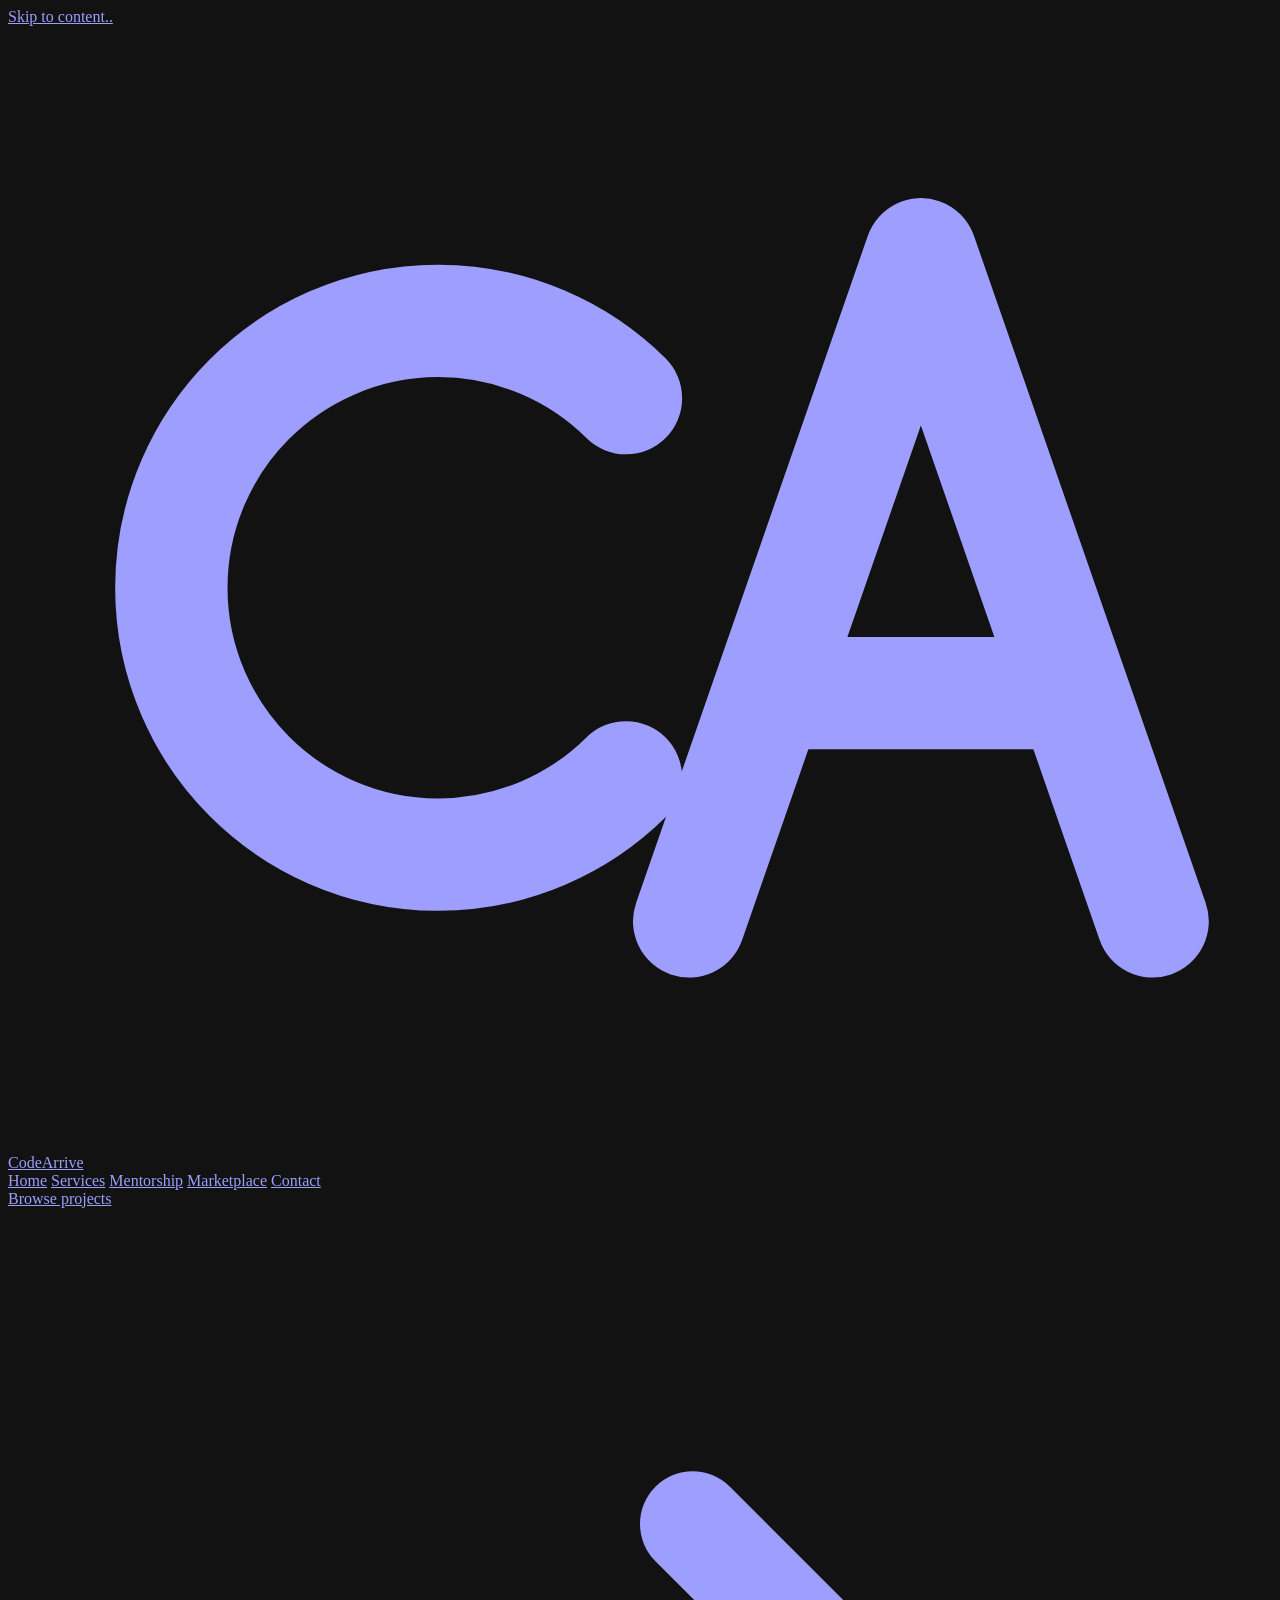
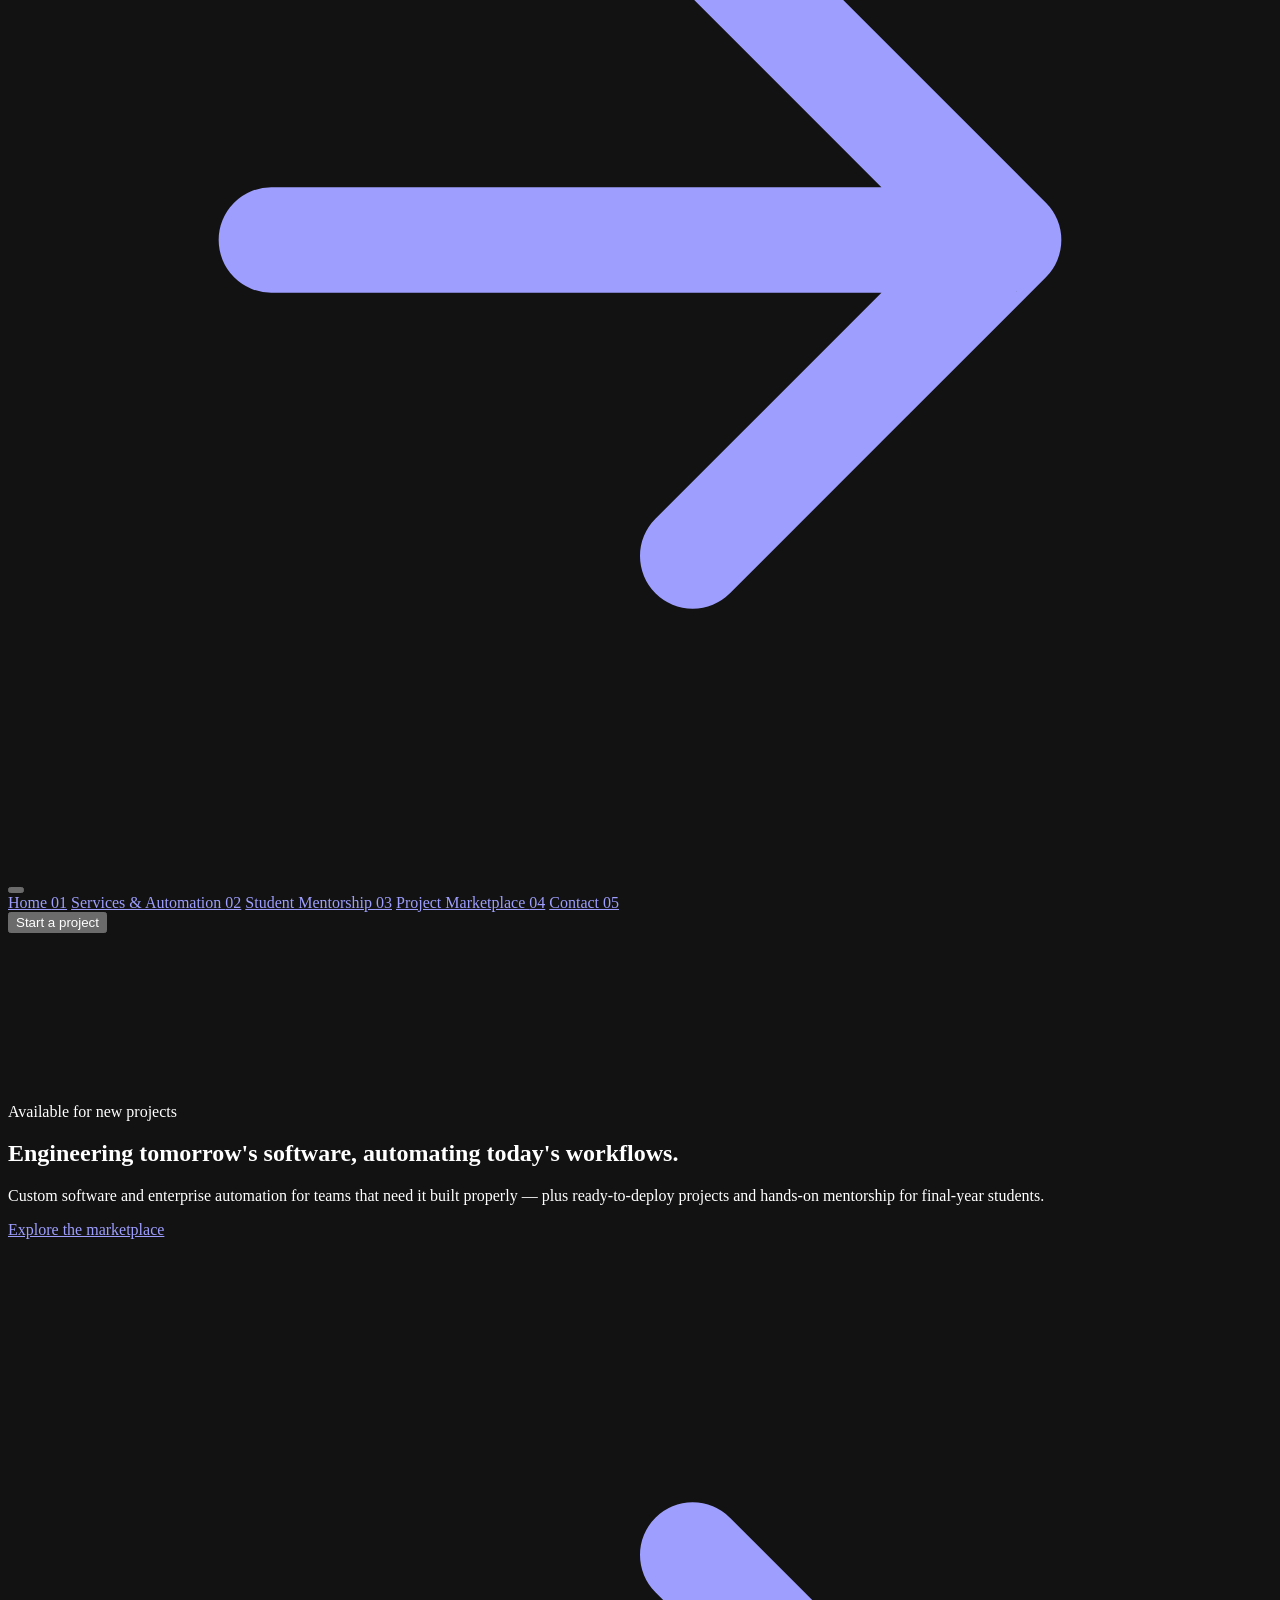
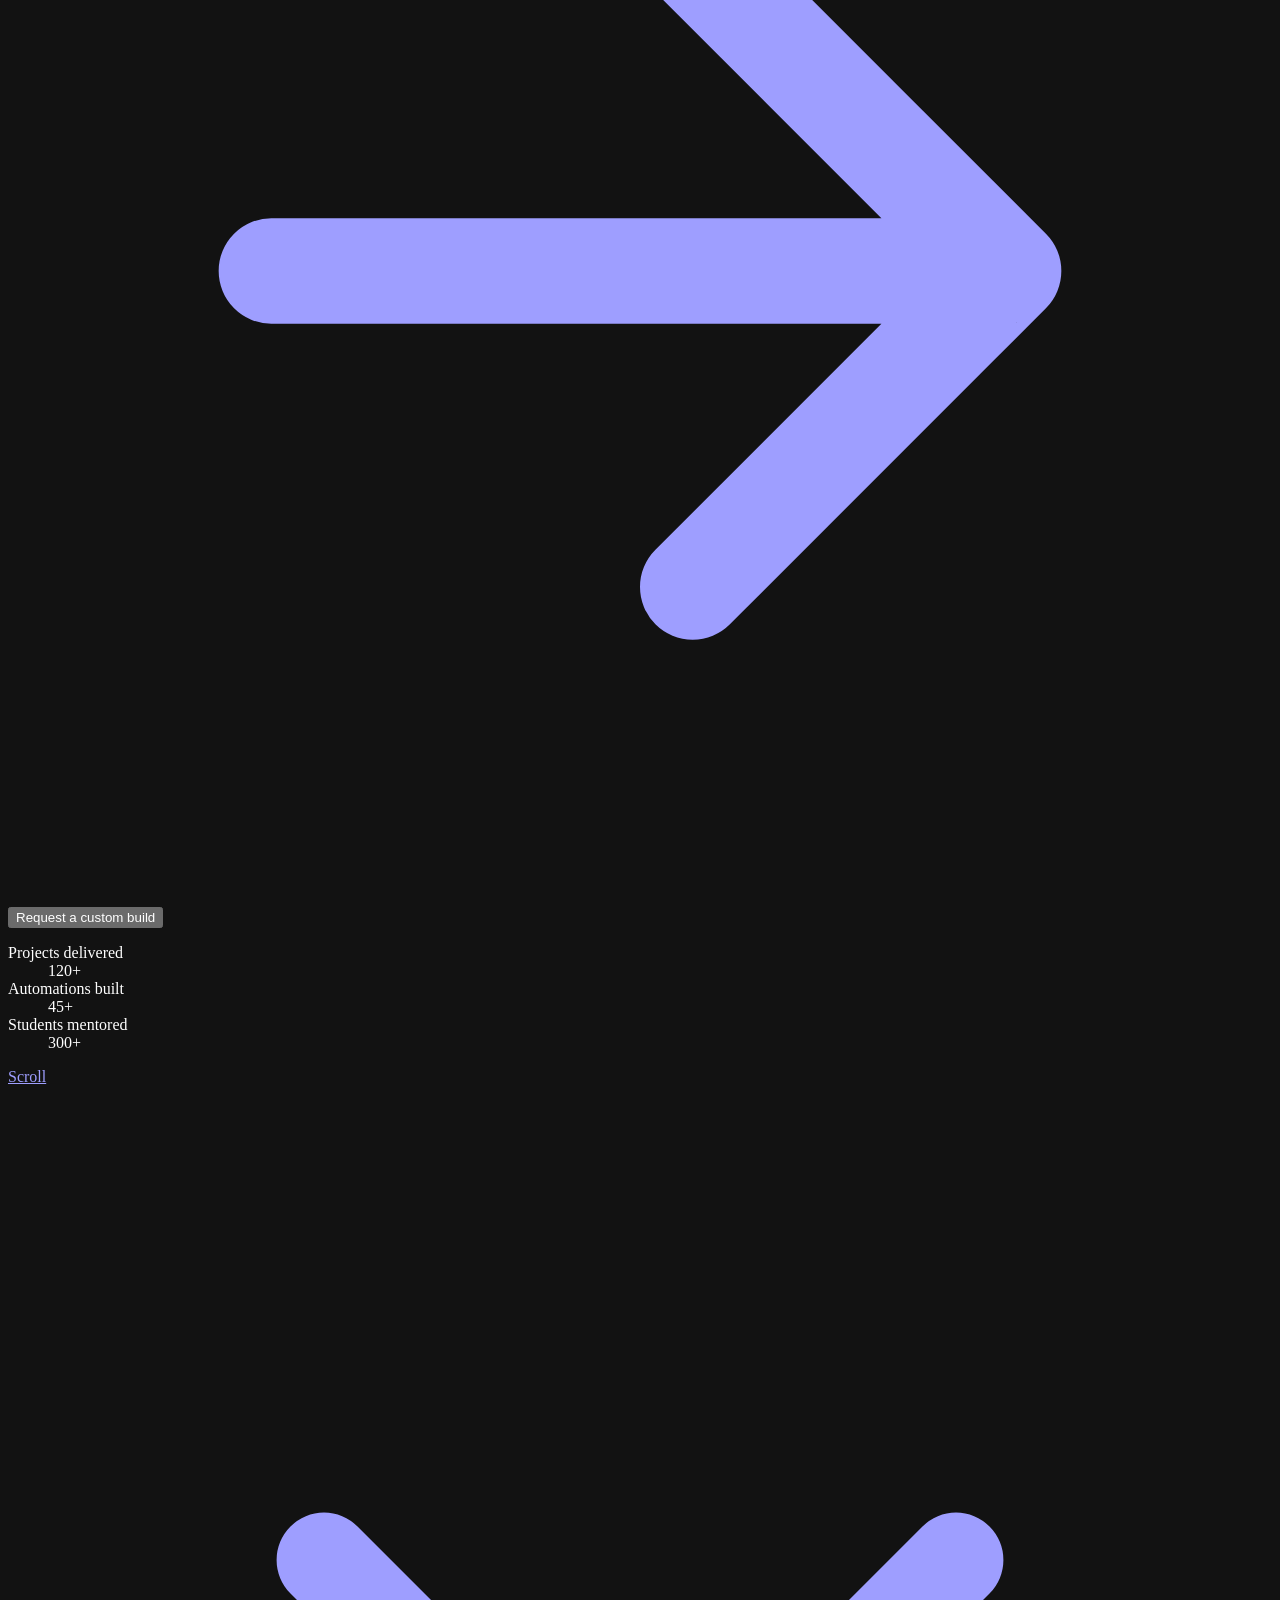
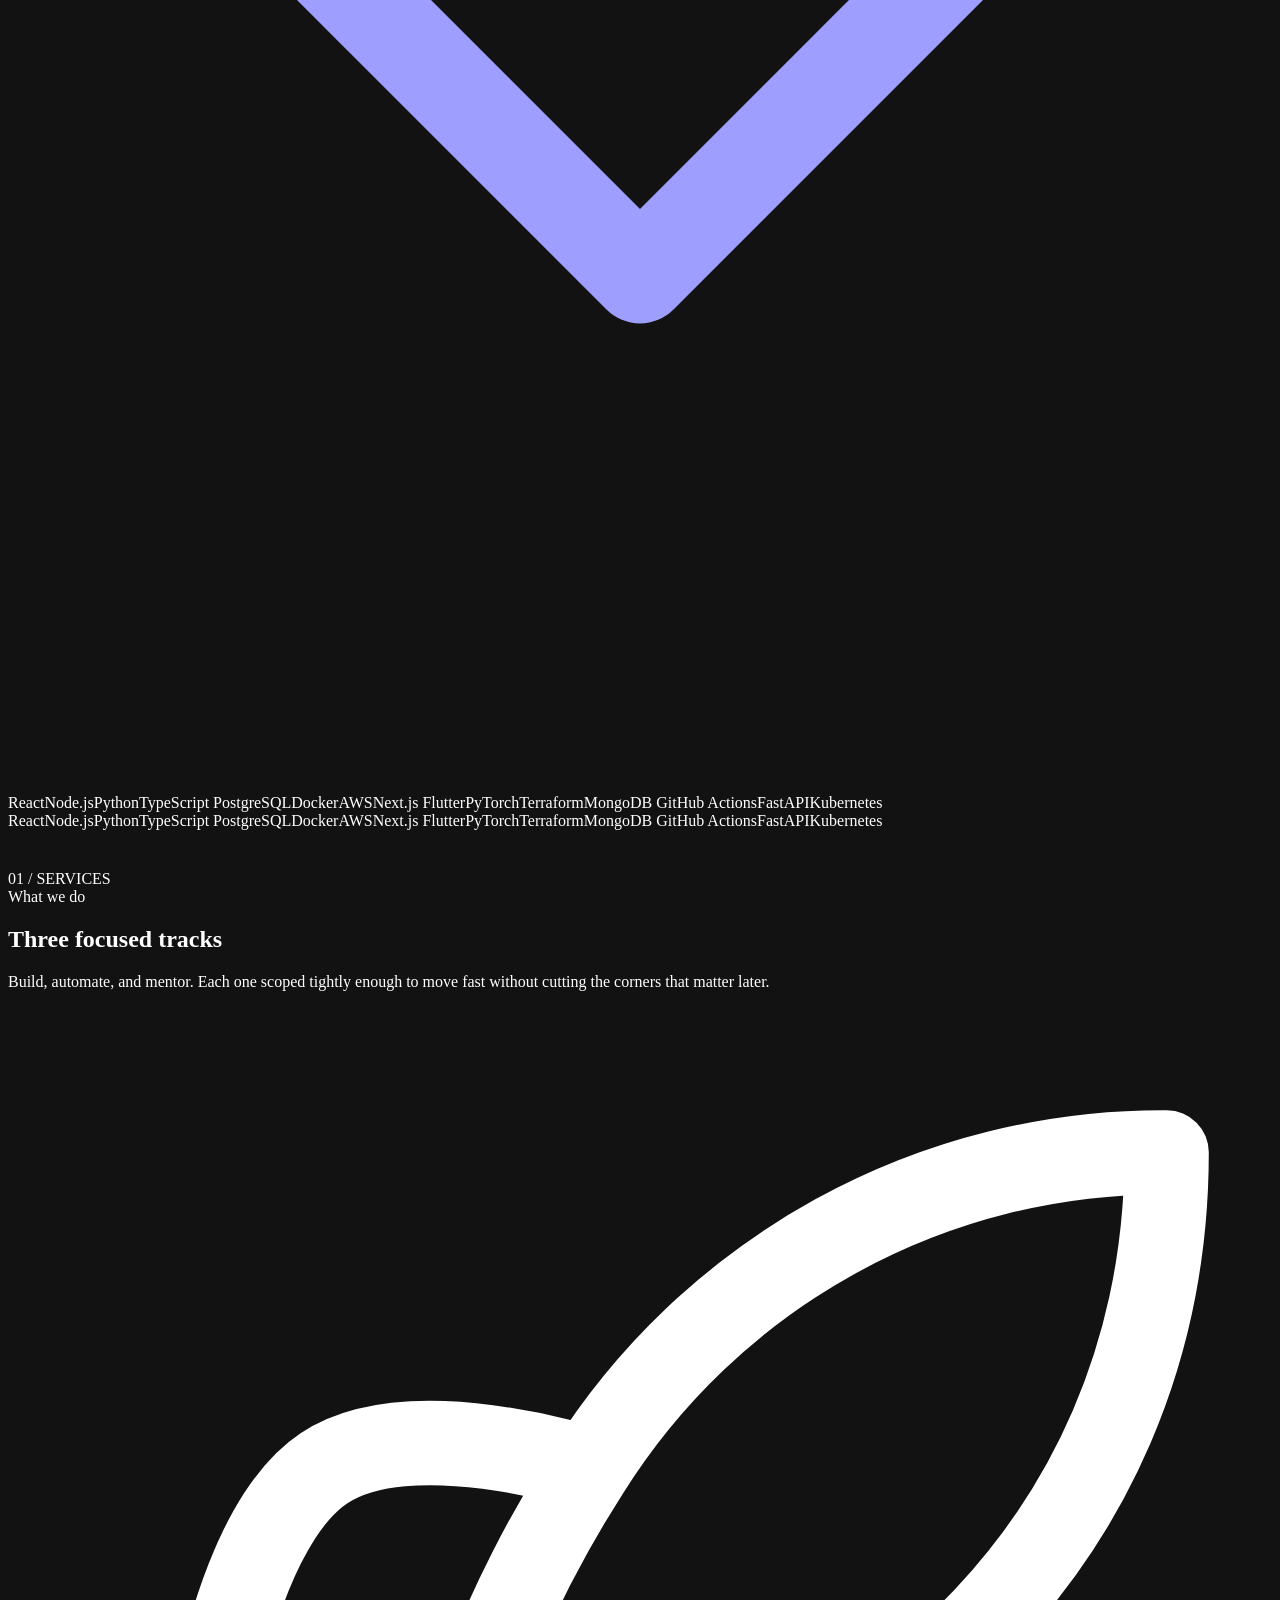
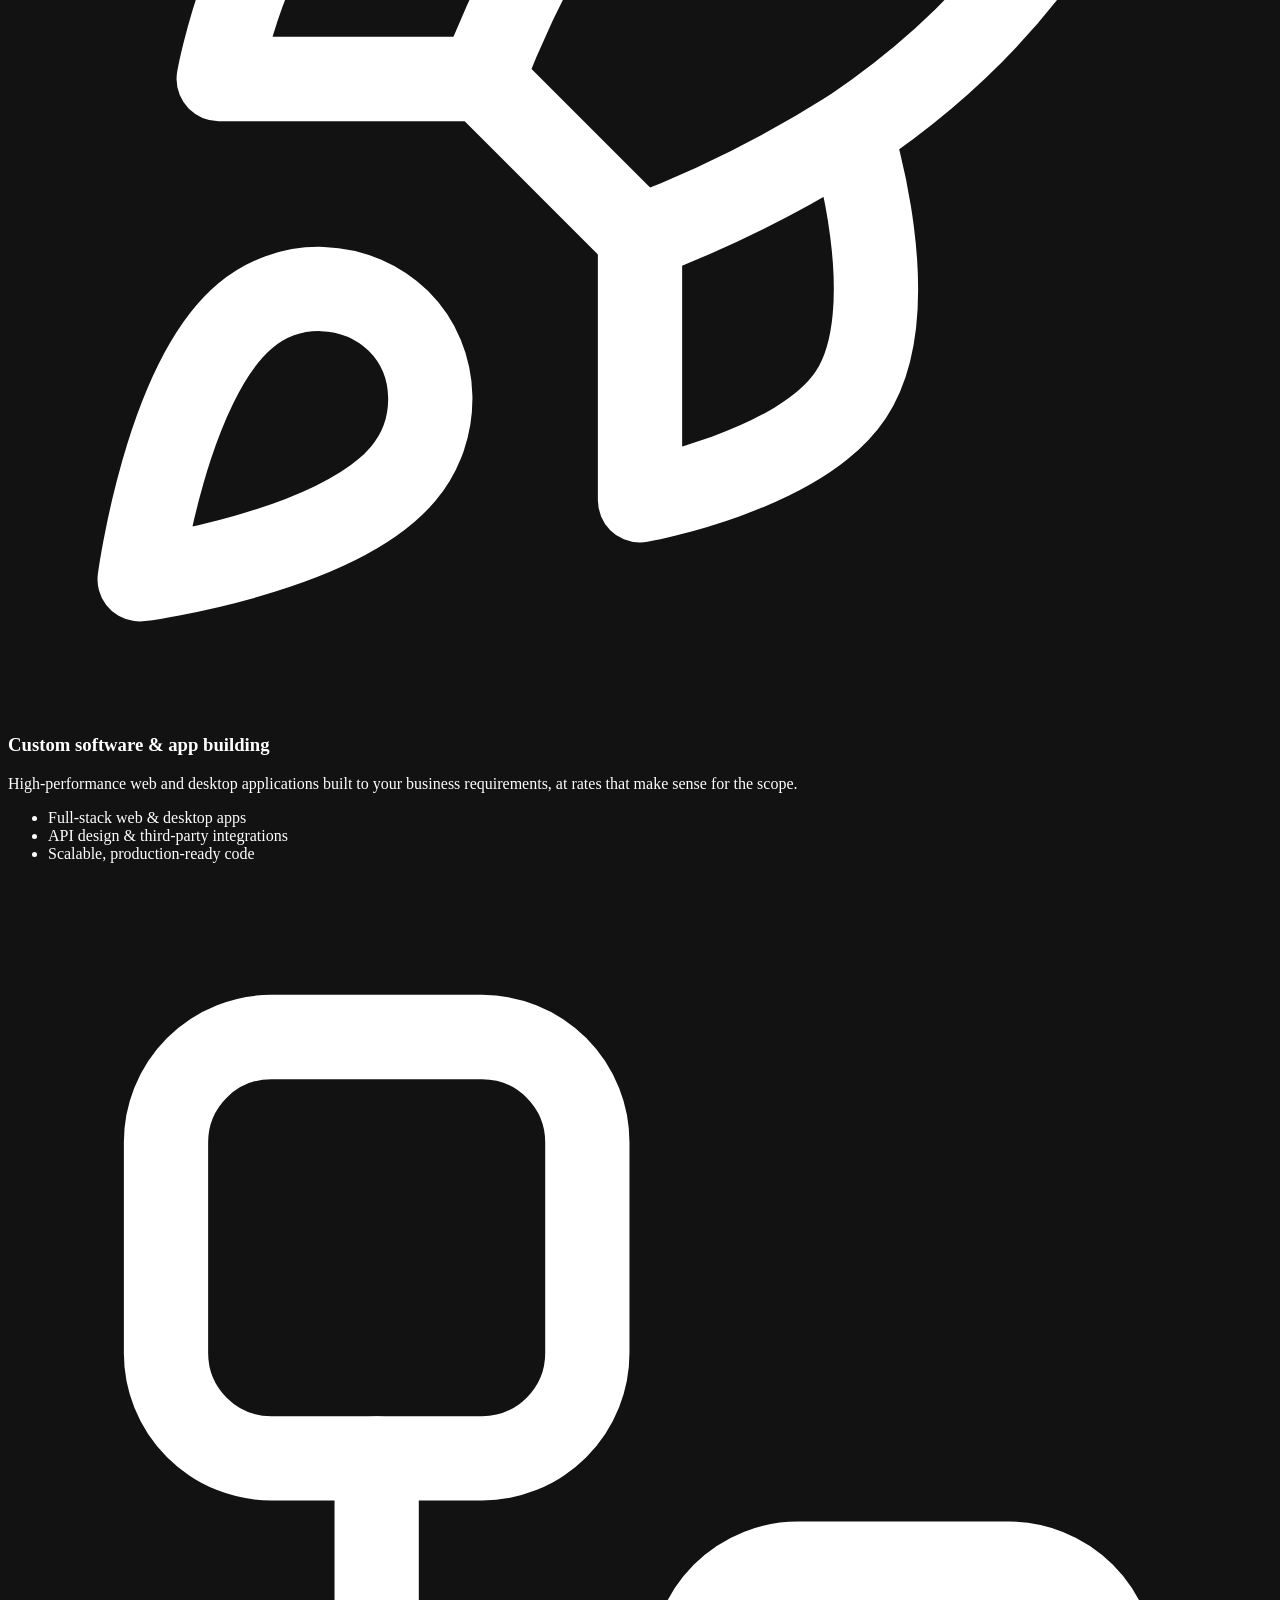
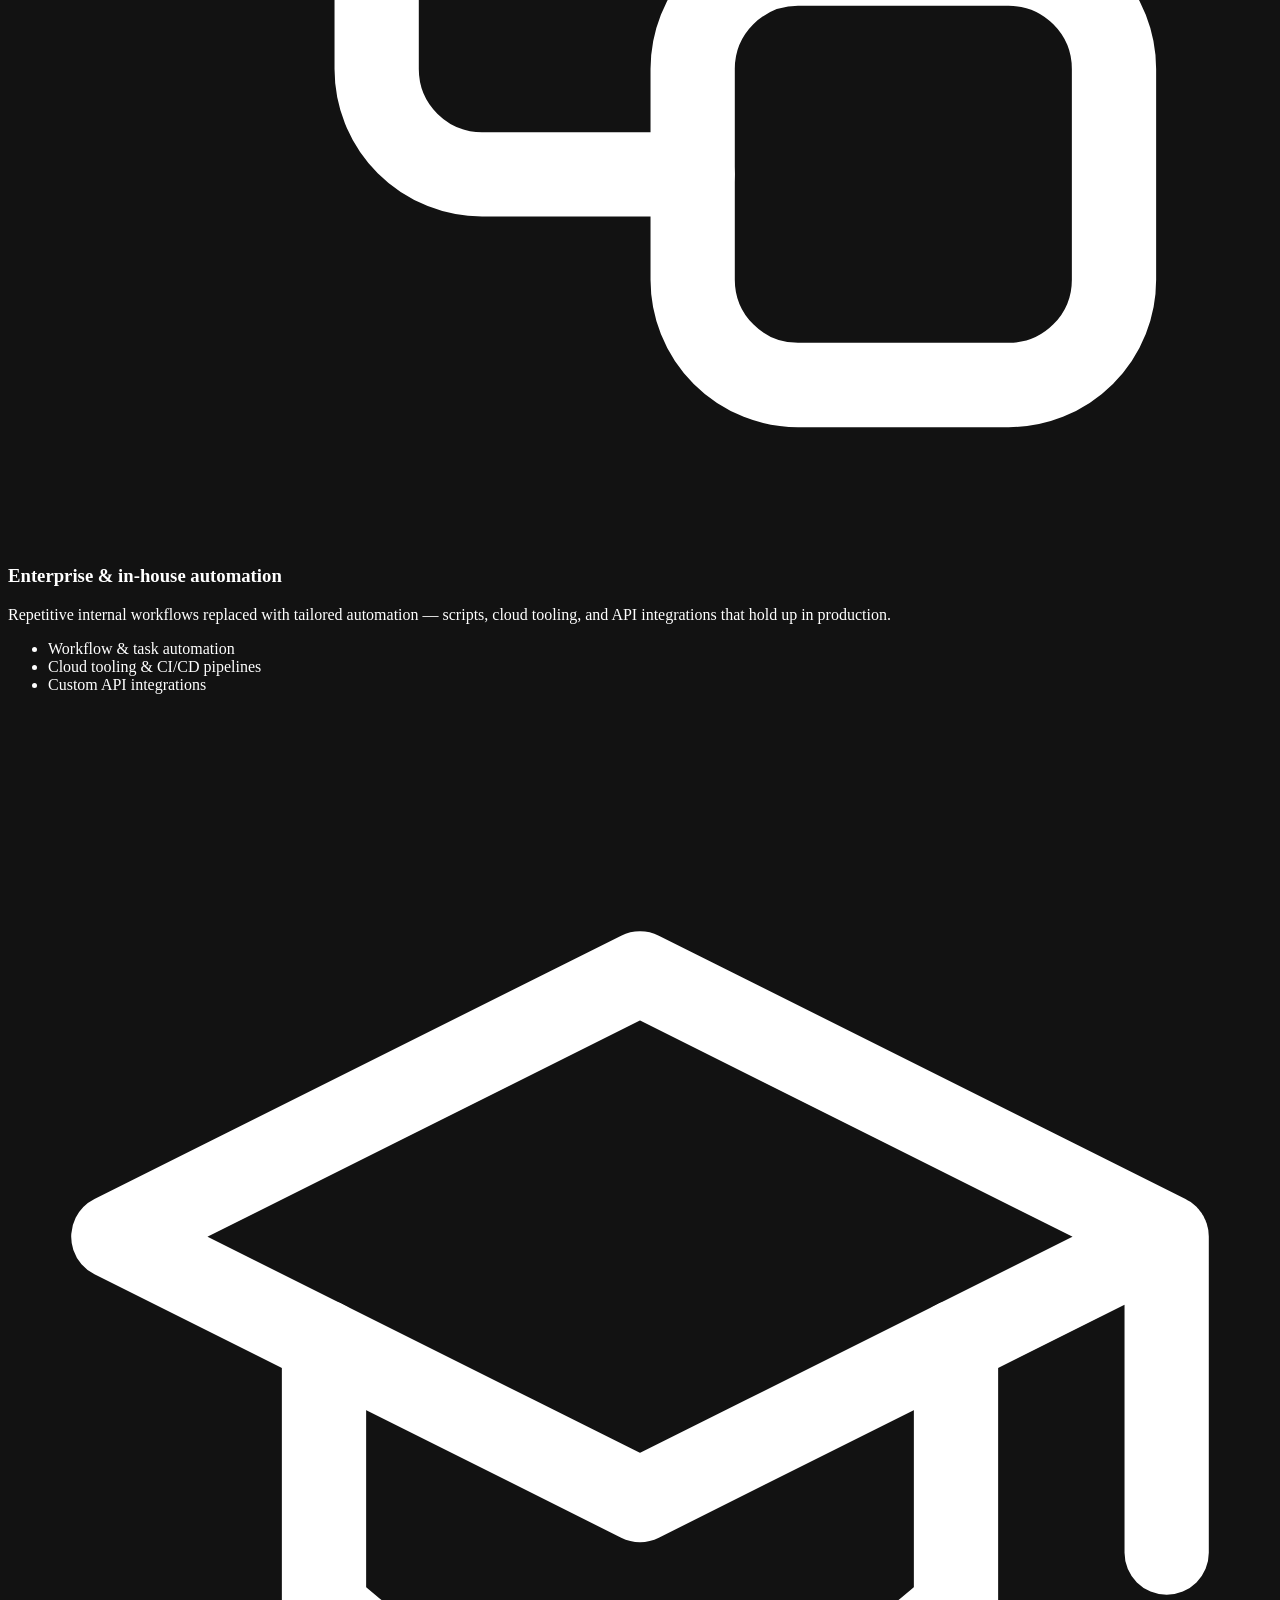
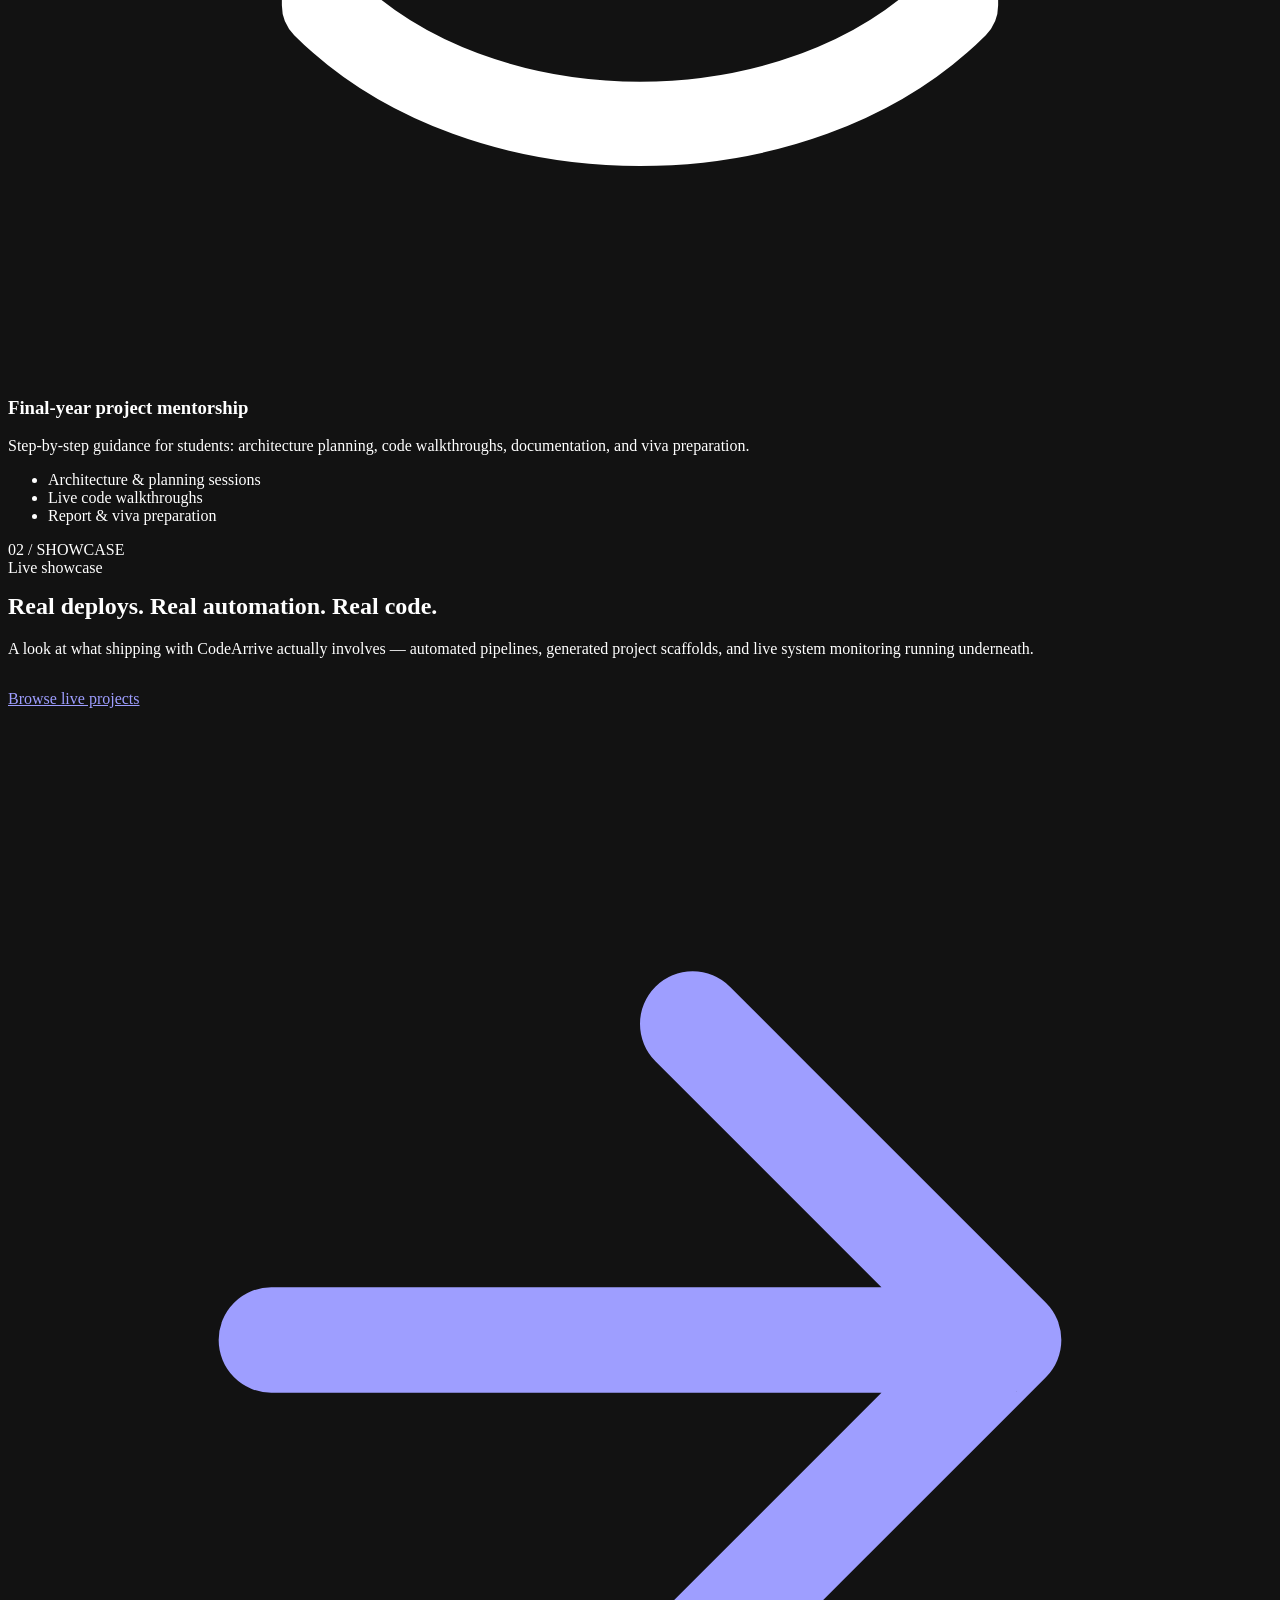
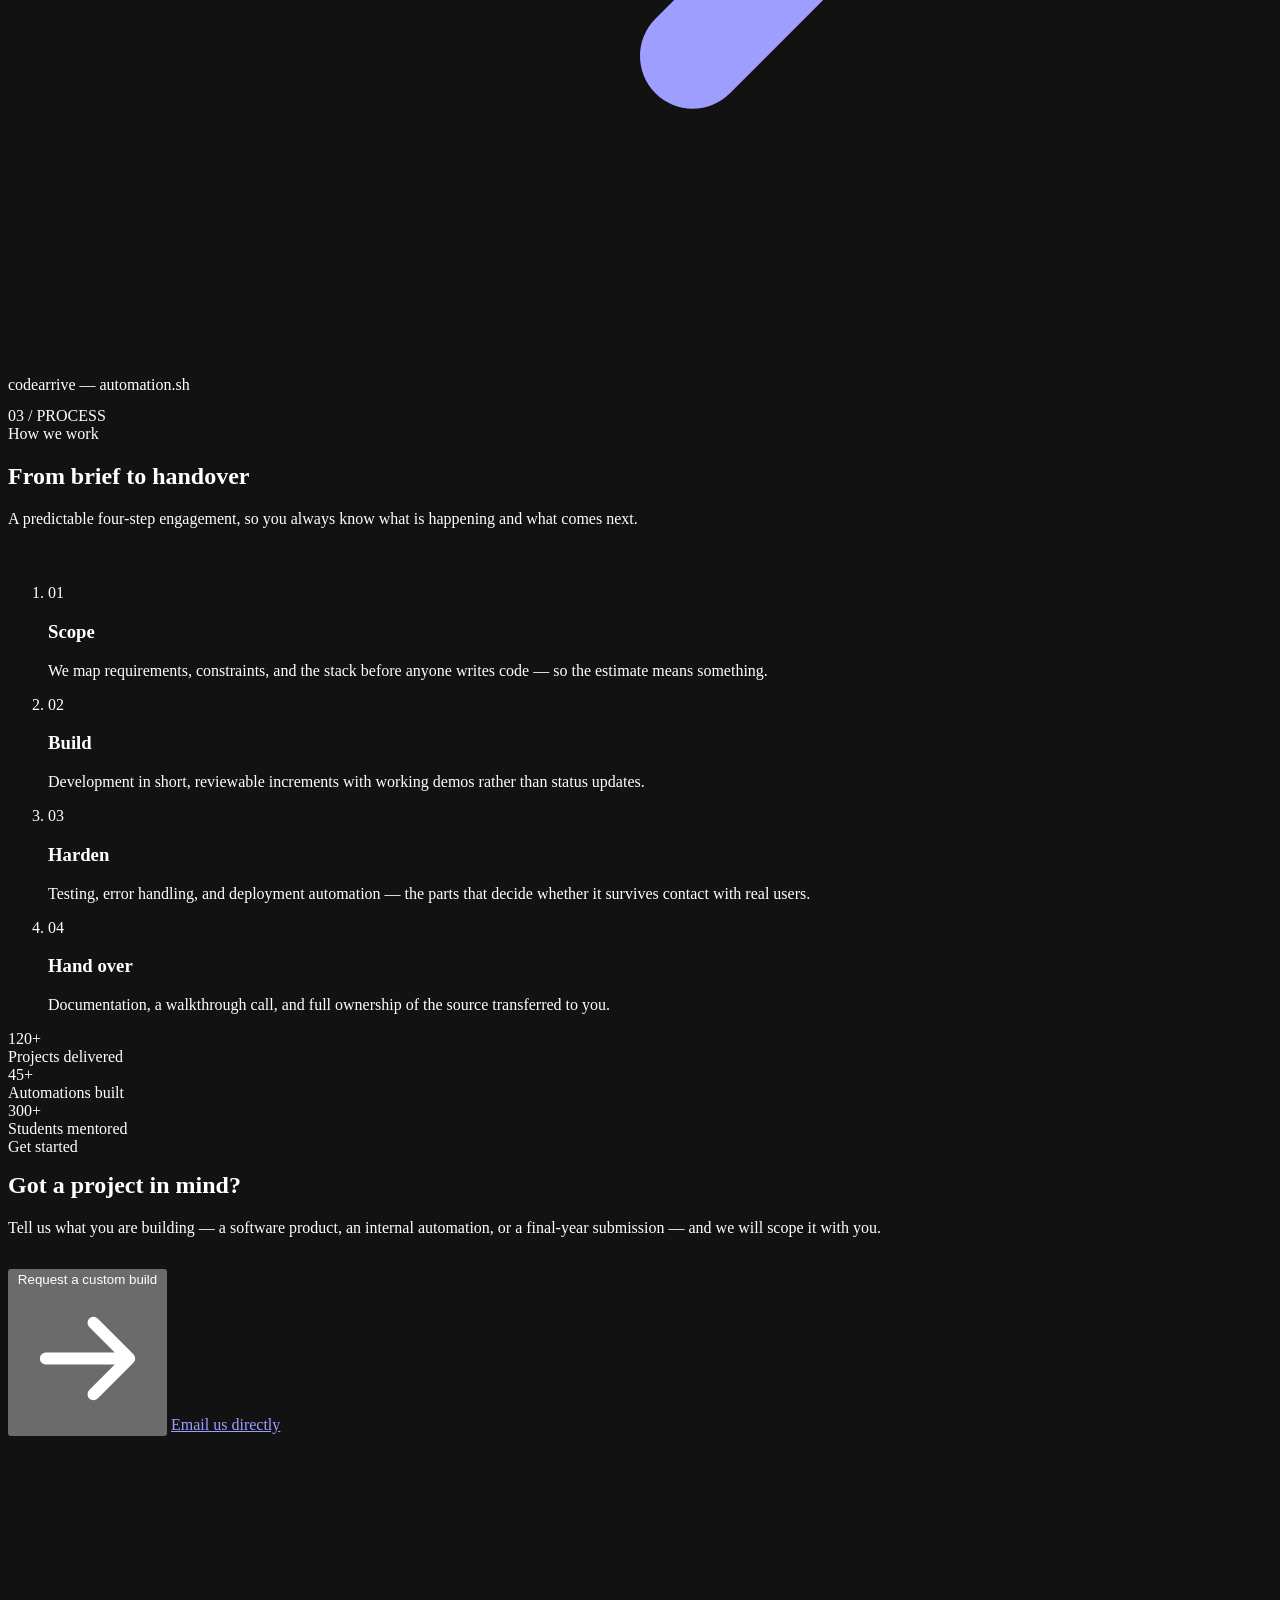
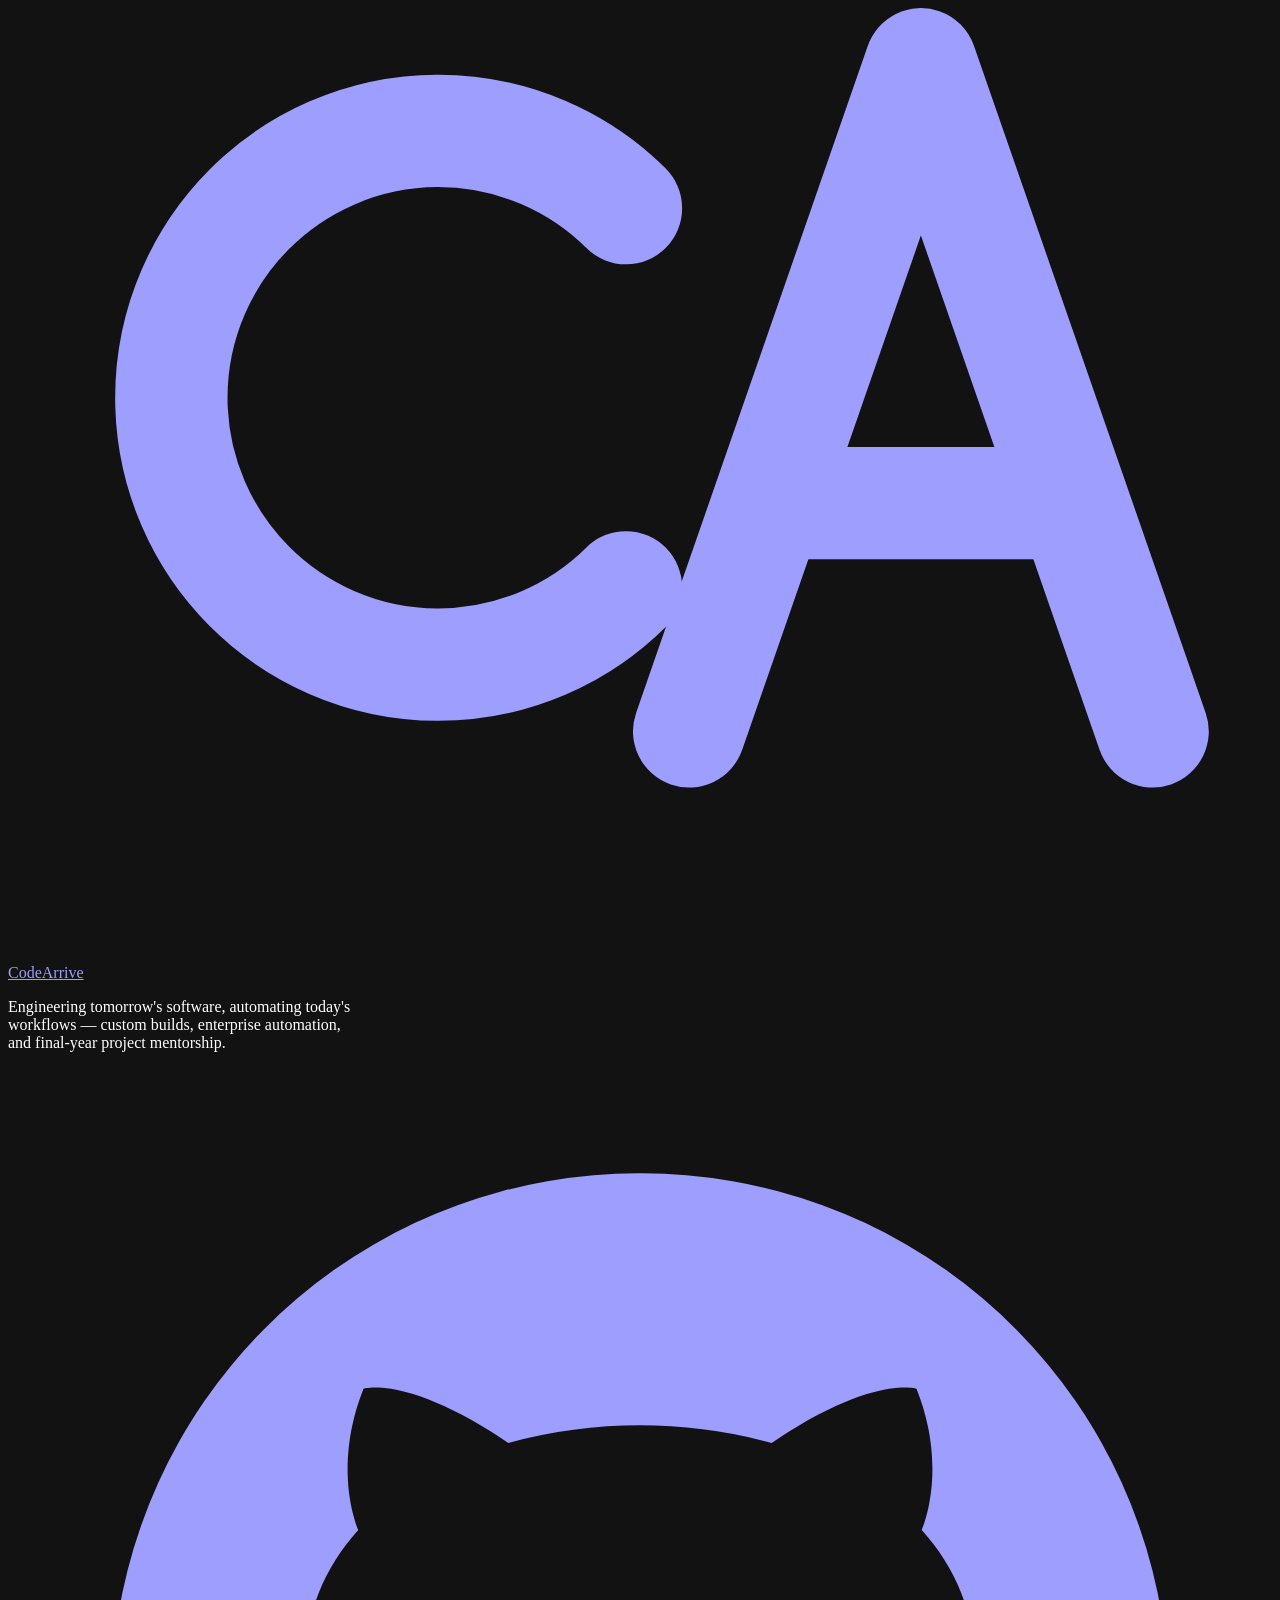
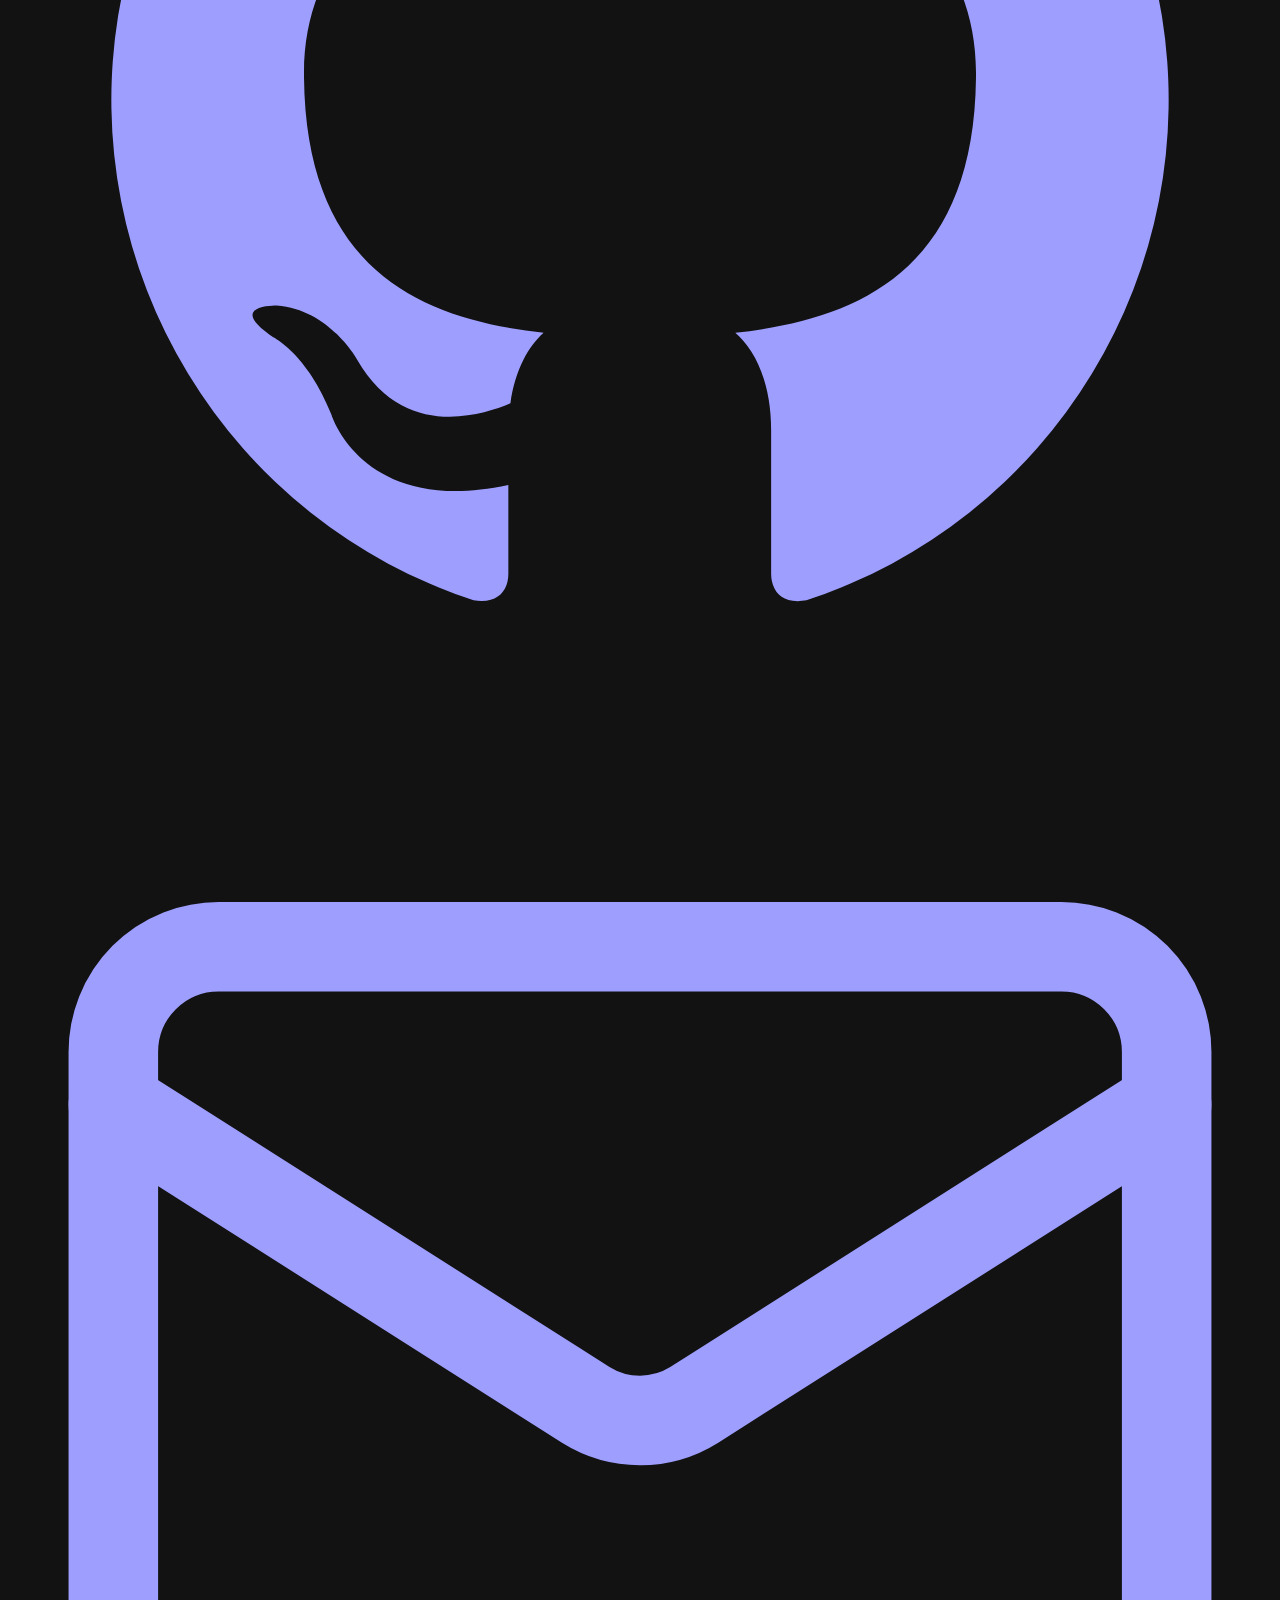
==== index.html @ 02c2b3f1 "Add files via upload added project files" ====
<!doctype html>
<html lang="en" class="no-js">
<head>
<meta charset="utf-8">
<meta name="viewport" content="width=device-width, initial-scale=1, viewport-fit=cover">

<title>CodeArrive — Custom Software, Enterprise Automation & Project Mentorship</title>
<meta name="description" content="CodeArrive builds custom software and enterprise automation, and mentors students through final-year projects end to end — architecture, code, documentation and viva prep.">
<meta name="author" content="CodeArrive">
<meta name="theme-color" content="#07090e">
<meta name="color-scheme" content="dark">

<link rel="canonical" href="https://naveen-o-hiremath.github.io/codearrive.github.io/">

<!-- Open Graph / social -->
<meta property="og:type" content="website">
<meta property="og:site_name" content="CodeArrive">
<meta property="og:title" content="CodeArrive — Engineering tomorrow's software">
<meta property="og:description" content="Custom software, enterprise automation, and final-year project mentorship.">
<meta property="og:image" content="assets/img/logo.png">
<meta property="og:url" content="https://naveen-o-hiremath.github.io/codearrive.github.io/">
<meta name="twitter:card" content="summary_large_image">
<meta name="twitter:title" content="CodeArrive — Engineering tomorrow's software">
<meta name="twitter:description" content="Custom software, enterprise automation, and final-year project mentorship.">
<meta name="twitter:image" content="assets/img/logo.png">

<link rel="icon" href="favicon.svg" type="image/svg+xml">
<link rel="apple-touch-icon" href="assets/img/logo.png">
<link rel="manifest" href="site.webmanifest">

<!-- Fonts: preconnect first so the handshake overlaps with CSS parsing -->
<link rel="preconnect" href="https://fonts.googleapis.com">
<link rel="preconnect" href="https://fonts.gstatic.com" crossorigin>
<link href="https://fonts.googleapis.com/css2?family=Plus+Jakarta+Sans:wght@400;500;600;700;800&family=JetBrains+Mono:wght@400;500;600&display=swap" rel="stylesheet">

<link rel="stylesheet" href="assets/css/tokens.css">
<link rel="stylesheet" href="assets/css/components.css">
<link rel="stylesheet" href="assets/css/layout.css">

<script type="application/ld+json">
{
  "@context": "https://schema.org",
  "@type": "ProfessionalService",
  "name": "CodeArrive",
  "description": "Custom software development, enterprise automation, and final-year project mentorship.",
  "email": "team@codearrive.com",
  "url": "https://naveen-o-hiremath.github.io/codearrive.github.io/",
  "areaServed": "Worldwide",
  "serviceType": [
    "Custom Software Development",
    "Enterprise Automation",
    "Student Project Mentorship"
  ]
}
</script>
</head>

<body>
<a class="skip-link" href="#main">Skip to content..</a>
<div class="scroll-progress" aria-hidden="true"></div>

<!-- ======================================================================
     Navigation
     ==================================================================== -->
<header class="site-nav">
  <div class="site-nav__inner">
    <a class="brand" href="./" aria-label="CodeArrive — home">
      <svg class="brand__mark" viewBox="0 0 36 32" fill="none" aria-hidden="true">
        <path d="M17.6 10.6a7.6 7.6 0 1 0 0 10.8" stroke="currentColor" stroke-width="3.2" stroke-linecap="round"/>
        <path d="M19.4 25.5 26 6.5l6.6 19" stroke="currentColor" stroke-width="3.2" stroke-linecap="round" stroke-linejoin="round"/>
        <path d="M22.2 19h7.6" stroke="currentColor" stroke-width="3.2" stroke-linecap="round"/>
      </svg>
      <span class="brand__word">CodeArrive</span>
    </a>

    <nav class="nav-links" aria-label="Primary">
      <a href="./" aria-current="page">Home</a>
      <a href="#services">Services</a>
      <a href="mentorship/">Mentorship</a>
      <a href="projects/">Marketplace</a>
      <a href="#contact">Contact</a>
    </nav>

    <div class="nav-actions">
      <a class="btn btn--primary btn--sm" href="projects/">
        Browse projects
        <svg class="icon icon--arrow" viewBox="0 0 24 24" fill="none" stroke="currentColor" stroke-width="2" stroke-linecap="round" stroke-linejoin="round" aria-hidden="true"><path d="M5 12h14m-6-6 6 6-6 6"/></svg>
      </a>
    </div>

    <button class="nav-toggle" type="button" aria-expanded="false" aria-controls="nav-sheet" aria-label="Open menu">
      <span class="nav-toggle__bars" aria-hidden="true"><span></span><span></span><span></span></span>
    </button>
  </div>
</header>

<div class="nav-sheet" id="nav-sheet" aria-hidden="true">
  <nav aria-label="Mobile">
    <a href="./" style="--i:0" aria-current="page">Home <span>01</span></a>
    <a href="#services" style="--i:1">Services &amp; Automation <span>02</span></a>
    <a href="mentorship/" style="--i:2">Student Mentorship <span>03</span></a>
    <a href="projects/" style="--i:3">Project Marketplace <span>04</span></a>
    <a href="#contact" style="--i:4">Contact <span>05</span></a>
  </nav>
  <div class="nav-sheet__foot">
    <button type="button" class="btn btn--primary btn--block" data-open-wizard
            data-heading="Custom Order Request">Start a project</button>
  </div>
</div>

<main id="main">

  <!-- ====================================================================
       Hero
       ================================================================== -->
  <section class="hero">
    <div class="blueprint" aria-hidden="true"></div>
    <canvas class="hero-canvas" data-hero-canvas aria-hidden="true"></canvas>

    <div class="hero__inner">
      <div class="hero__content">
        <p class="badge fade-up" style="--i:0">
          <span class="dot" aria-hidden="true"></span>
          Available for new projects
        </p>

        <h1 class="display">
          <span class="reveal-line"><span style="--i:0">Engineering tomorrow's</span></span>
          <span class="reveal-line"><span style="--i:1">software, automating</span></span>
          <span class="reveal-line"><span style="--i:2" class="soft">today's workflows.</span></span>
        </h1>

        <p class="lead hero__lead fade-up" style="--i:1">
          Custom software and enterprise automation for teams that need it built properly —
          plus ready-to-deploy projects and hands-on mentorship for final-year students.
        </p>

        <div class="cluster hero__actions fade-up" style="--i:2">
          <a class="btn btn--primary" href="projects/">
            Explore the marketplace
            <svg class="icon icon--arrow" viewBox="0 0 24 24" fill="none" stroke="currentColor" stroke-width="2" stroke-linecap="round" stroke-linejoin="round" aria-hidden="true"><path d="M5 12h14m-6-6 6 6-6 6"/></svg>
          </a>
          <button type="button" class="btn btn--ghost" data-open-wizard
                  data-heading="Custom Order Request">
            Request a custom build
          </button>
        </div>

        <dl class="hero__meta fade-up" style="--i:3">
          <div>
            <dt>Projects delivered</dt>
            <dd><span data-count="120" data-suffix="+">120+</span></dd>
          </div>
          <div>
            <dt>Automations built</dt>
            <dd><span data-count="45" data-suffix="+">45+</span></dd>
          </div>
          <div>
            <dt>Students mentored</dt>
            <dd><span data-count="300" data-suffix="+">300+</span></dd>
          </div>
        </dl>
      </div>
    </div>

    <a class="scroll-hint" href="#services" aria-label="Scroll to services">
      <span>Scroll</span>
      <svg viewBox="0 0 24 24" fill="none" stroke="currentColor" stroke-width="1.8" stroke-linecap="round" stroke-linejoin="round" aria-hidden="true"><path d="m6 9 6 6 6-6"/></svg>
    </a>
  </section>

  <!-- ====================================================================
       Technology strip
       ================================================================== -->
  <section class="section" style="padding-block:2.5rem" aria-label="Technologies we work with">
    <div class="marquee fade-x">
      <!-- Duplicated track: the animation translates by -50%, so the second
           copy is already in place when the first scrolls out. -->
      <div class="marquee__track" aria-hidden="false">
        <span>React</span><span>Node.js</span><span>Python</span><span>TypeScript</span>
        <span>PostgreSQL</span><span>Docker</span><span>AWS</span><span>Next.js</span>
        <span>Flutter</span><span>PyTorch</span><span>Terraform</span><span>MongoDB</span>
        <span>GitHub Actions</span><span>FastAPI</span><span>Kubernetes</span>
      </div>
      <div class="marquee__track" aria-hidden="true">
        <span>React</span><span>Node.js</span><span>Python</span><span>TypeScript</span>
        <span>PostgreSQL</span><span>Docker</span><span>AWS</span><span>Next.js</span>
        <span>Flutter</span><span>PyTorch</span><span>Terraform</span><span>MongoDB</span>
        <span>GitHub Actions</span><span>FastAPI</span><span>Kubernetes</span>
      </div>
    </div>
  </section>

  <!-- ====================================================================
       Services
       ================================================================== -->
  <section class="section section--band" id="services">
    <div class="wrap">
      <span class="section-index" aria-hidden="true">01 / SERVICES</span>

      <div class="section-head" data-reveal>
        <span class="eyebrow">What we do</span>
        <h2 class="h1">Three focused tracks</h2>
        <p class="lead">
          Build, automate, and mentor. Each one scoped tightly enough to move fast
          without cutting the corners that matter later.
        </p>
      </div>

      <div class="grid grid--3" style="margin-top:3.5rem">
        <article class="card card--interactive" data-reveal style="--i:0">
          <span class="card__icon">
            <svg viewBox="0 0 24 24" fill="none" stroke="currentColor" stroke-width="1.6" stroke-linecap="round" stroke-linejoin="round" aria-hidden="true"><path d="M4.5 16.5c-1.5 1.26-2 5-2 5s3.74-.5 5-2c.71-.84.7-2.13-.09-2.91a2.18 2.18 0 0 0-2.91-.09Z"/><path d="m12 15-3-3a22 22 0 0 1 2-3.95A12.88 12.88 0 0 1 22 2c0 2.72-.78 7.5-6 11a22.35 22.35 0 0 1-4 2Z"/><path d="M9 12H4s.55-3.03 2-4c1.62-1.08 5 0 5 0"/><path d="M12 15v5s3.03-.55 4-2c1.08-1.62 0-5 0-5"/></svg>
          </span>
          <h3 class="card__title">Custom software &amp; app building</h3>
          <p class="card__body">
            High-performance web and desktop applications built to your business
            requirements, at rates that make sense for the scope.
          </p>
          <ul class="card__list">
            <li>Full-stack web &amp; desktop apps</li>
            <li>API design &amp; third-party integrations</li>
            <li>Scalable, production-ready code</li>
          </ul>
        </article>

        <article class="card card--interactive" data-reveal style="--i:1">
          <span class="card__icon">
            <svg viewBox="0 0 24 24" fill="none" stroke="currentColor" stroke-width="1.6" stroke-linecap="round" stroke-linejoin="round" aria-hidden="true"><rect width="8" height="8" x="3" y="3" rx="2"/><rect width="8" height="8" x="13" y="13" rx="2"/><path d="M7 11v4a2 2 0 0 0 2 2h4"/></svg>
          </span>
          <h3 class="card__title">Enterprise &amp; in-house automation</h3>
          <p class="card__body">
            Repetitive internal workflows replaced with tailored automation —
            scripts, cloud tooling, and API integrations that hold up in production.
          </p>
          <ul class="card__list">
            <li>Workflow &amp; task automation</li>
            <li>Cloud tooling &amp; CI/CD pipelines</li>
            <li>Custom API integrations</li>
          </ul>
        </article>

        <article class="card card--interactive" data-reveal style="--i:2">
          <span class="card__icon">
            <svg viewBox="0 0 24 24" fill="none" stroke="currentColor" stroke-width="1.6" stroke-linecap="round" stroke-linejoin="round" aria-hidden="true"><path d="M22 10v6M2 10l10-5 10 5-10 5z"/><path d="M6 12v5c3 3 9 3 12 0v-5"/></svg>
          </span>
          <h3 class="card__title">Final-year project mentorship</h3>
          <p class="card__body">
            Step-by-step guidance for students: architecture planning, code
            walkthroughs, documentation, and viva preparation.
          </p>
          <ul class="card__list">
            <li>Architecture &amp; planning sessions</li>
            <li>Live code walkthroughs</li>
            <li>Report &amp; viva preparation</li>
          </ul>
        </article>
      </div>
    </div>
  </section>

  <!-- ====================================================================
       Showcase / terminal
       ================================================================== -->
  <section class="section">
    <div class="wrap">
      <span class="section-index" aria-hidden="true">02 / SHOWCASE</span>

      <div class="grid" style="grid-template-columns:repeat(auto-fit,minmax(min(100%,26rem),1fr));gap:clamp(2rem,1rem+4vw,4rem);align-items:center">
        <div data-reveal>
          <span class="eyebrow">Live showcase</span>
          <h2 class="h1" style="margin-top:1rem">Real deploys. Real automation. Real code.</h2>
          <p class="lead" style="margin-top:1.25rem">
            A look at what shipping with CodeArrive actually involves — automated
            pipelines, generated project scaffolds, and live system monitoring
            running underneath.
          </p>
          <div class="cluster" style="margin-top:2rem">
            <a class="btn btn--ghost" href="projects/">
              Browse live projects
              <svg class="icon icon--arrow" viewBox="0 0 24 24" fill="none" stroke="currentColor" stroke-width="2" stroke-linecap="round" stroke-linejoin="round" aria-hidden="true"><path d="M5 12h14m-6-6 6 6-6 6"/></svg>
            </a>
          </div>
        </div>

        <div class="terminal" data-reveal style="--i:1">
          <div class="terminal__bar" aria-hidden="true">
            <i></i><i></i><i></i>
            <span class="terminal__title">codearrive — automation.sh</span>
          </div>
          <!-- Decorative: the typewriter output repeats copy stated above, so
               it is hidden from assistive tech rather than read letter by letter. -->
          <pre class="terminal__body" data-terminal aria-hidden="true"></pre>
        </div>
      </div>
    </div>
  </section>

  <!-- ====================================================================
       Process
       ================================================================== -->
  <section class="section section--band">
    <div class="wrap">
      <span class="section-index" aria-hidden="true">03 / PROCESS</span>

      <div class="section-head section-head--center" data-reveal>
        <span class="eyebrow eyebrow--bare">How we work</span>
        <h2 class="h1">From brief to handover</h2>
        <p class="lead">
          A predictable four-step engagement, so you always know what is happening
          and what comes next.
        </p>
      </div>

      <ol class="grid" style="grid-template-columns:repeat(auto-fit,minmax(min(100%,15rem),1fr));margin-top:3.5rem">
        <li class="card" data-reveal style="--i:0">
          <span class="phase__step">01</span>
          <h3 class="card__title">Scope</h3>
          <p class="card__body">
            We map requirements, constraints, and the stack before anyone writes
            code — so the estimate means something.
          </p>
        </li>
        <li class="card" data-reveal style="--i:1">
          <span class="phase__step">02</span>
          <h3 class="card__title">Build</h3>
          <p class="card__body">
            Development in short, reviewable increments with working demos rather
            than status updates.
          </p>
        </li>
        <li class="card" data-reveal style="--i:2">
          <span class="phase__step">03</span>
          <h3 class="card__title">Harden</h3>
          <p class="card__body">
            Testing, error handling, and deployment automation — the parts that
            decide whether it survives contact with real users.
          </p>
        </li>
        <li class="card" data-reveal style="--i:3">
          <span class="phase__step">04</span>
          <h3 class="card__title">Hand over</h3>
          <p class="card__body">
            Documentation, a walkthrough call, and full ownership of the source
            transferred to you.
          </p>
        </li>
      </ol>
    </div>
  </section>

  <!-- ====================================================================
       Numbers
       ================================================================== -->
  <section class="section">
    <div class="wrap">
      <div class="stats" data-reveal>
        <div>
          <div class="stat__value" data-count="120" data-suffix="+">120+</div>
          <div class="stat__label">Projects delivered</div>
        </div>
        <div>
          <div class="stat__value" data-count="45" data-suffix="+">45+</div>
          <div class="stat__label">Automations built</div>
        </div>
        <div>
          <div class="stat__value" data-count="300" data-suffix="+">300+</div>
          <div class="stat__label">Students mentored</div>
        </div>
      </div>
    </div>
  </section>

  <!-- ====================================================================
       Call to action
       ================================================================== -->
  <section class="section" style="padding-top:0">
    <div class="wrap">
      <div class="cta" data-reveal>
        <div class="cta__inner">
          <span class="eyebrow eyebrow--bare">Get started</span>
          <h2 class="h1" style="margin-top:1rem">Got a project in mind?</h2>
          <p class="lead" style="margin-top:1rem">
            Tell us what you are building — a software product, an internal
            automation, or a final-year submission — and we will scope it with you.
          </p>
          <div class="cluster" style="justify-content:center;margin-top:2rem">
            <button type="button" class="btn btn--primary" data-open-wizard
                    data-heading="Custom Order Request">
              Request a custom build
              <svg class="icon icon--arrow" viewBox="0 0 24 24" fill="none" stroke="currentColor" stroke-width="2" stroke-linecap="round" stroke-linejoin="round" aria-hidden="true"><path d="M5 12h14m-6-6 6 6-6 6"/></svg>
            </button>
            <a class="btn btn--ghost" href="mailto:team@codearrive.com">Email us directly</a>
          </div>
        </div>
      </div>
    </div>
  </section>

</main>

<!-- ======================================================================
     Footer
     ==================================================================== -->
<footer class="site-footer" id="contact">
  <div class="wrap">
    <div class="footer-grid">
      <div>
        <a class="brand" href="./" aria-label="CodeArrive — home">
          <svg class="brand__mark" viewBox="0 0 36 32" fill="none" aria-hidden="true">
            <path d="M17.6 10.6a7.6 7.6 0 1 0 0 10.8" stroke="currentColor" stroke-width="3.2" stroke-linecap="round"/>
            <path d="M19.4 25.5 26 6.5l6.6 19" stroke="currentColor" stroke-width="3.2" stroke-linecap="round" stroke-linejoin="round"/>
            <path d="M22.2 19h7.6" stroke="currentColor" stroke-width="3.2" stroke-linecap="round"/>
          </svg>
          <span class="brand__word">CodeArrive</span>
        </a>
        <p class="muted" style="margin-top:1rem;max-width:22rem;font-size:var(--t-sm)">
          Engineering tomorrow's software, automating today's workflows — custom
          builds, enterprise automation, and final-year project mentorship.
        </p>
        <div class="social">
          <a href="https://github.com/Naveen-O-Hiremath" aria-label="GitHub" rel="noopener">
            <svg viewBox="0 0 24 24" fill="currentColor" aria-hidden="true"><path d="M12 2A10 10 0 0 0 8.84 21.5c.5.08.66-.23.66-.5v-1.69c-2.77.6-3.36-1.34-3.36-1.34-.46-1.16-1.11-1.47-1.11-1.47-.91-.62.07-.6.07-.6 1 .07 1.53 1.03 1.53 1.03.87 1.52 2.34 1.07 2.91.83.09-.65.35-1.09.63-1.34-2.22-.25-4.55-1.11-4.55-4.94 0-1.1.39-2 1.03-2.71-.1-.25-.45-1.29.1-2.68 0 0 .84-.27 2.75 1.03a9.5 9.5 0 0 1 5 0c1.91-1.3 2.75-1.03 2.75-1.03.55 1.39.2 2.43.1 2.68.64.71 1.03 1.61 1.03 2.71 0 3.84-2.34 4.69-4.57 4.94.36.31.68.92.68 1.85V21c0 .27.16.59.67.5A10 10 0 0 0 12 2Z"/></svg>
          </a>
          <a href="mailto:team@codearrive.com" aria-label="Email">
            <svg viewBox="0 0 24 24" fill="none" stroke="currentColor" stroke-width="1.7" stroke-linecap="round" stroke-linejoin="round" aria-hidden="true"><rect width="20" height="16" x="2" y="4" rx="2"/><path d="m22 7-8.97 5.7a1.94 1.94 0 0 1-2.06 0L2 7"/></svg>
          </a>
          <a href="https://naveen-o-hiremath.github.io/codearrive.github.io/" aria-label="Website">
            <svg viewBox="0 0 24 24" fill="none" stroke="currentColor" stroke-width="1.7" stroke-linecap="round" stroke-linejoin="round" aria-hidden="true"><circle cx="12" cy="12" r="10"/><path d="M12 2a15.3 15.3 0 0 1 4 10 15.3 15.3 0 0 1-4 10 15.3 15.3 0 0 1-4-10 15.3 15.3 0 0 1 4-10ZM2 12h20"/></svg>
          </a>
        </div>
      </div>

      <nav aria-label="Footer">
        <h2 class="footer-heading">Explore</h2>
        <ul class="footer-links">
          <li><a href="./">Home</a></li>
          <li><a href="projects/">Project marketplace</a></li>
          <li><a href="mentorship/">Student mentorship</a></li>
          <li><a href="#services">Services &amp; automation</a></li>
        </ul>
      </nav>

      <div>
        <h2 class="footer-heading">Contact</h2>
        <ul class="footer-links">
          <li><a href="mailto:team@codearrive.com">team@codearrive.com</a></li>
          <li><button type="button" class="link-quiet" data-open-wizard
                      data-heading="Custom Order Request" style="font-size:var(--t-sm)">Start a request</button></li>
        </ul>
      </div>

      <div>
        <h2 class="footer-heading">Stay in the loop</h2>
        <p class="muted" style="font-size:var(--t-sm)">
          Occasional notes on new project drops and automation playbooks.
        </p>
        <form class="subscribe" data-subscribe novalidate>
          <label class="visually-hidden" for="subscribe-email">Email address</label>
          <input class="input" id="subscribe-email" type="email" name="email"
                 placeholder="you@email.com" autocomplete="email" required>
          <button type="submit" aria-label="Subscribe">
            <svg viewBox="0 0 24 24" fill="none" stroke="currentColor" stroke-width="1.9" stroke-linecap="round" stroke-linejoin="round" aria-hidden="true"><path d="m22 2-7 20-4-9-9-4Z"/><path d="M22 2 11 13"/></svg>
          </button>
          <p class="form-status" role="status" aria-live="polite"></p>
        </form>
      </div>
    </div>

    <div class="footer-bottom">
      <p>© <span data-year>2026</span> CodeArrive. All rights reserved.</p>
      <p class="mono">team@codearrive.com</p>
    </div>
  </div>
</footer>

<button class="to-top" type="button" aria-label="Back to top">
  <svg viewBox="0 0 24 24" fill="none" stroke="currentColor" stroke-width="2" stroke-linecap="round" stroke-linejoin="round" aria-hidden="true"><path d="m18 15-6-6-6 6"/></svg>
</button>

<script type="module" src="assets/js/site.js"></script>
<script type="module" src="assets/js/wizard.js"></script>
<script type="module" src="assets/js/hero.js"></script>
</body>
</html>
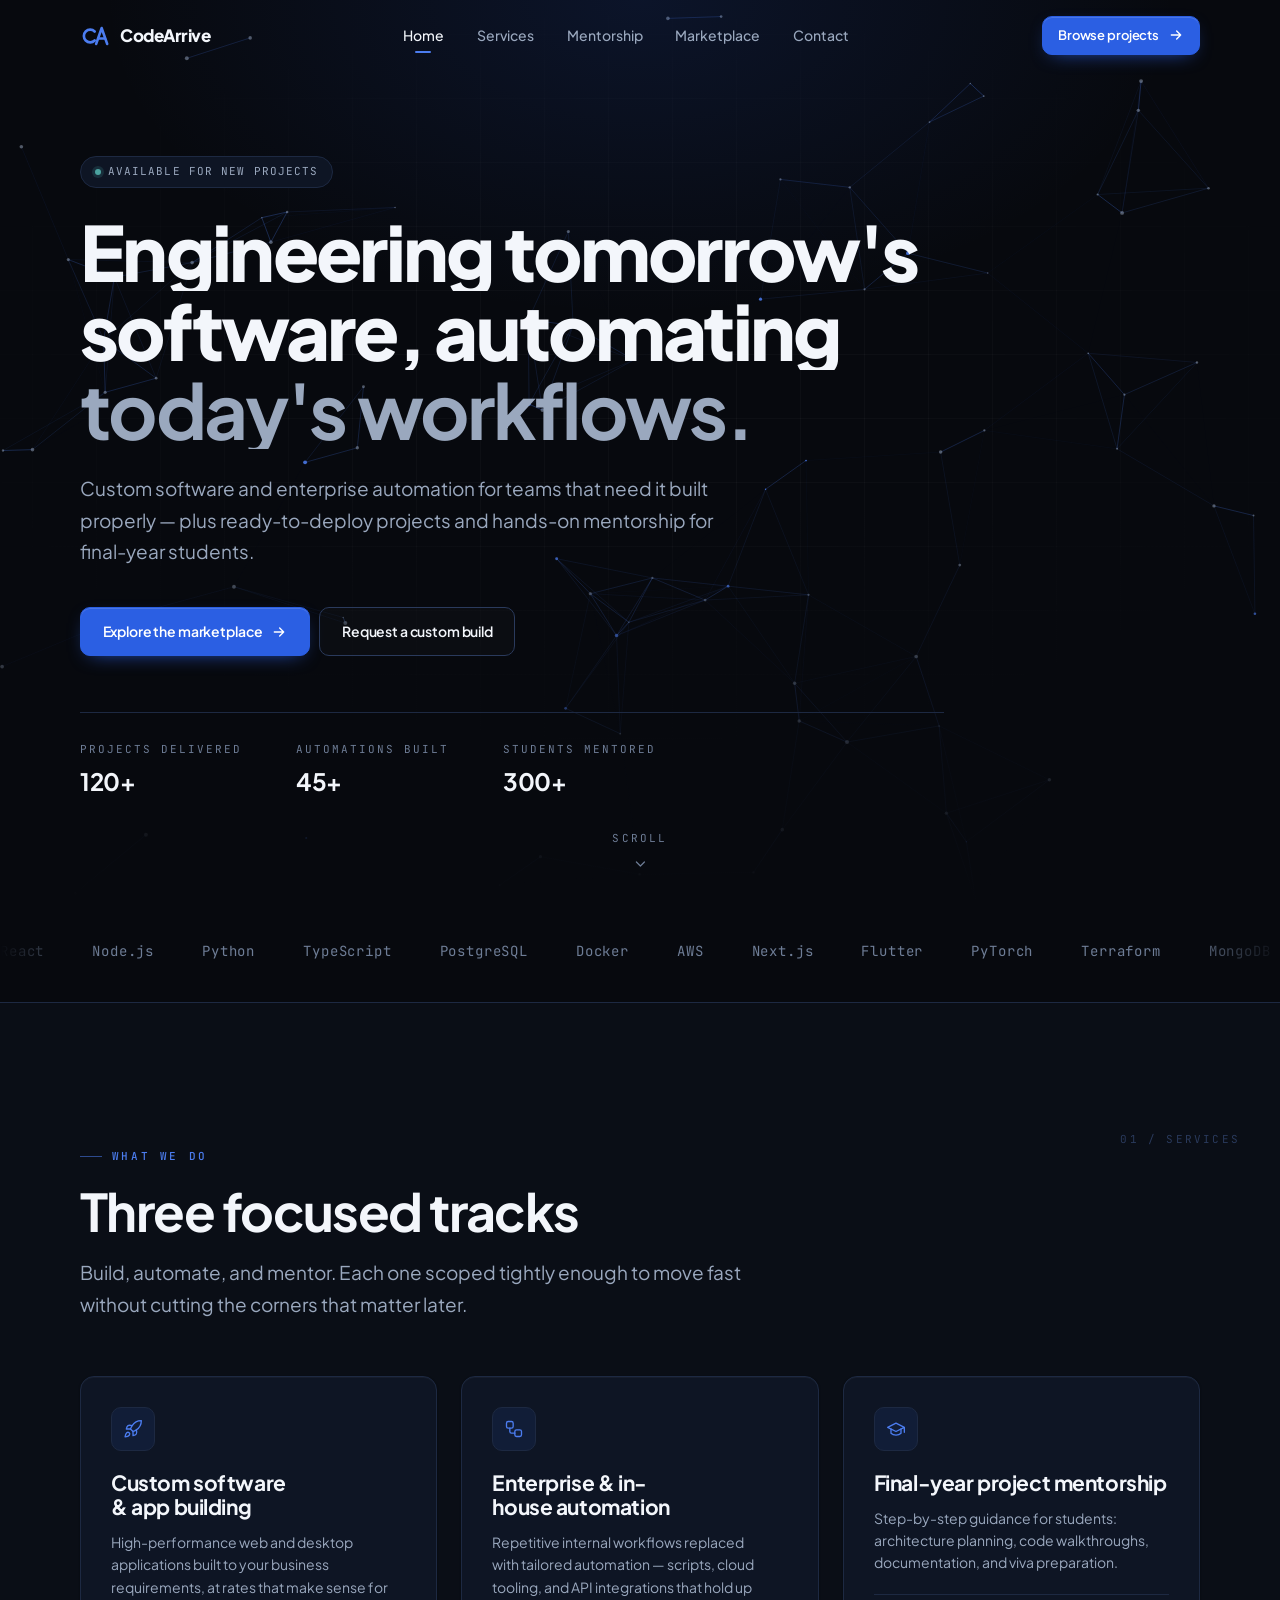
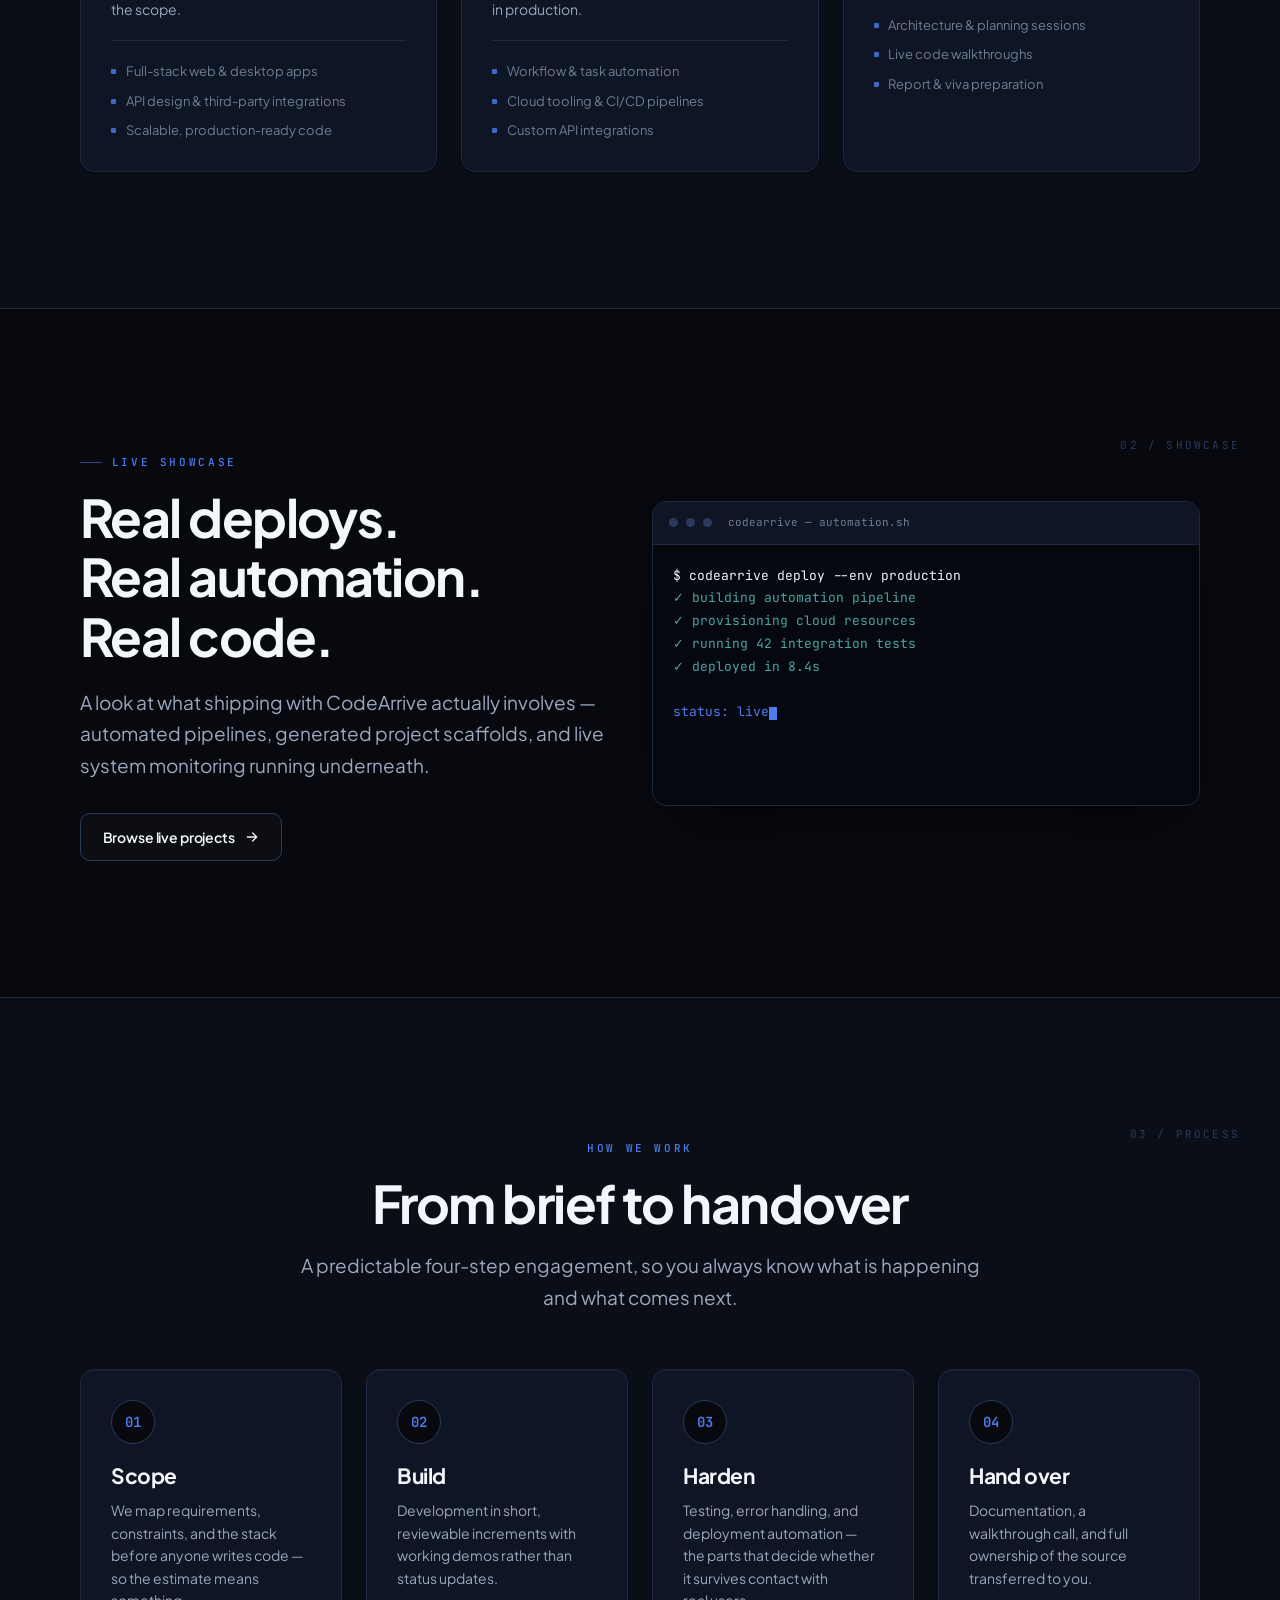
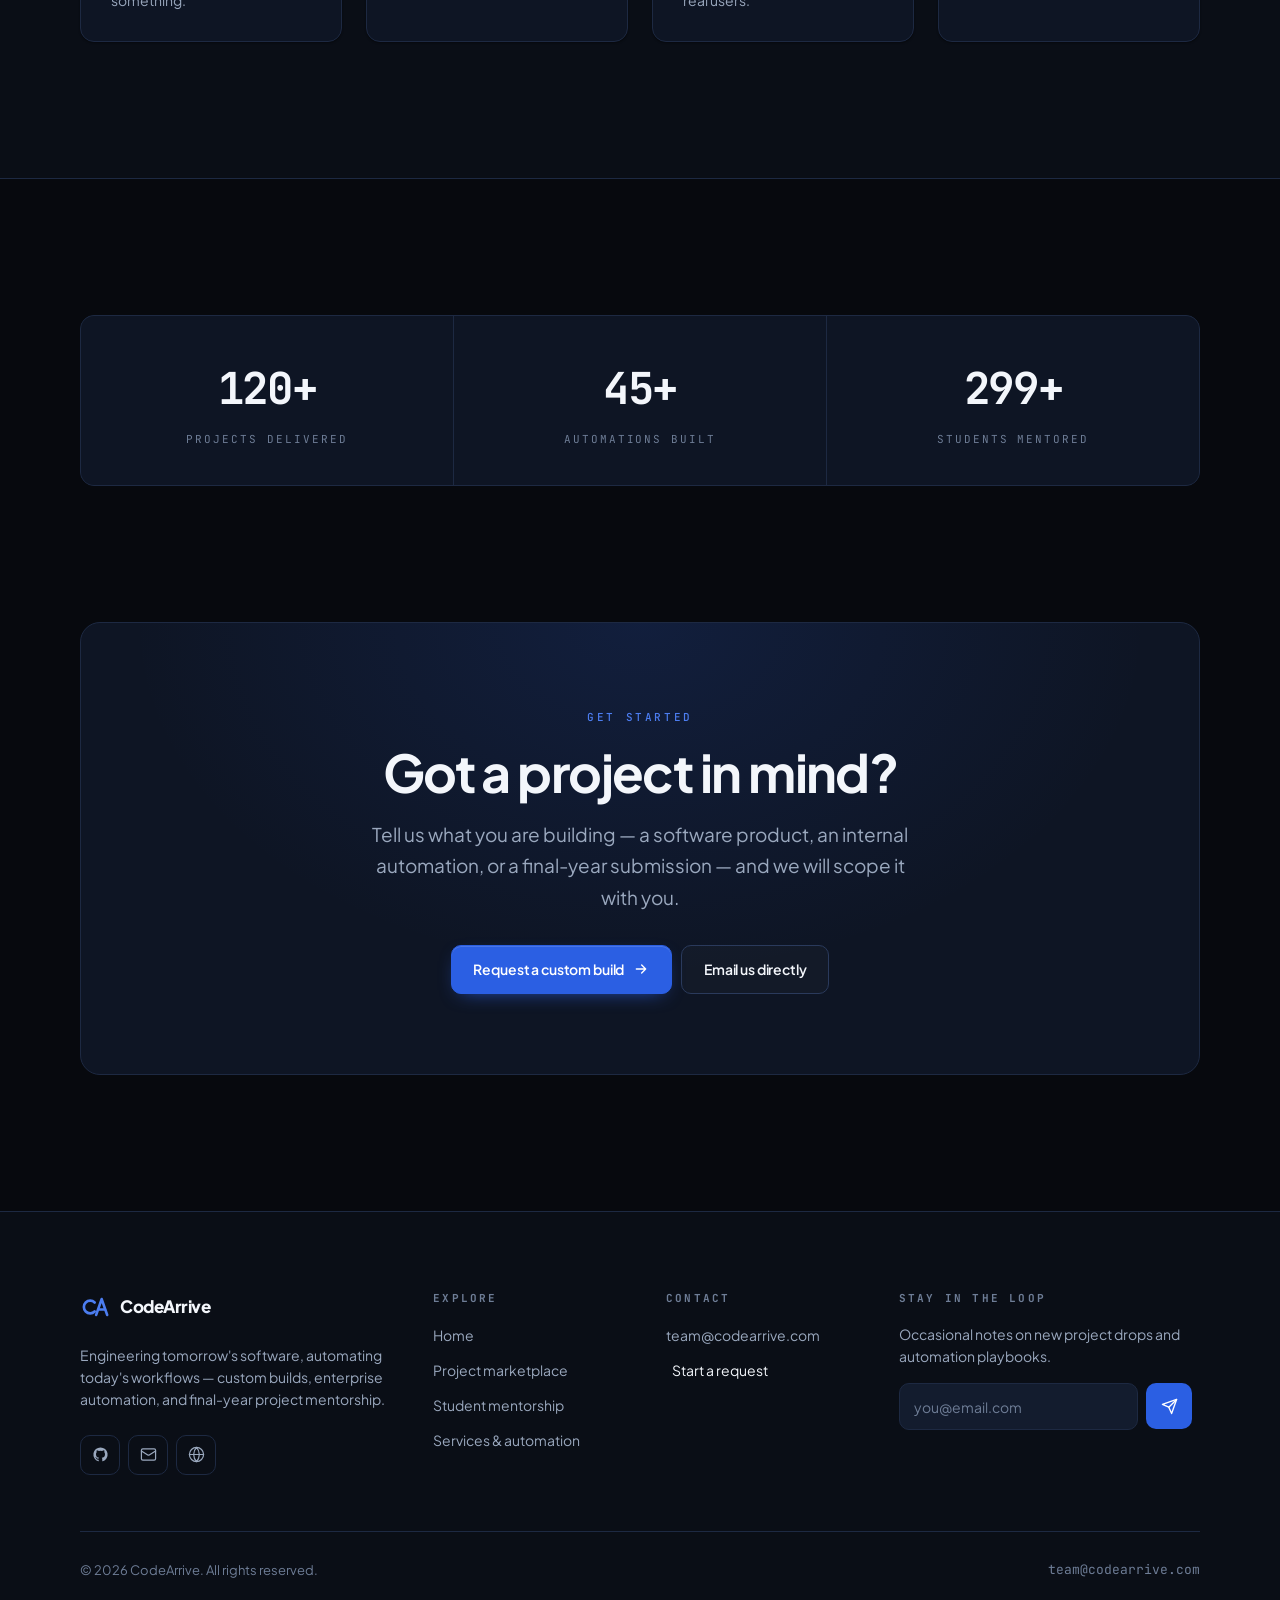
==== commit 555fc9fa: "Add the missing assets/ tree and subpages, and point URLs at naveenist.github.io The previous upload" ====
--- a/index.html
+++ b/index.html
@@ -10,19 +10,19 @@
 <meta name="theme-color" content="#07090e">
 <meta name="color-scheme" content="dark">
 
-<link rel="canonical" href="https://naveen-o-hiremath.github.io/codearrive.github.io/">
+<link rel="canonical" href="https://naveenist.github.io/">
 
 <!-- Open Graph / social -->
 <meta property="og:type" content="website">
 <meta property="og:site_name" content="CodeArrive">
 <meta property="og:title" content="CodeArrive — Engineering tomorrow's software">
 <meta property="og:description" content="Custom software, enterprise automation, and final-year project mentorship.">
-<meta property="og:image" content="assets/img/logo.png">
-<meta property="og:url" content="https://naveen-o-hiremath.github.io/codearrive.github.io/">
+<meta property="og:image" content="https://naveenist.github.io/assets/img/logo.png">
+<meta property="og:url" content="https://naveenist.github.io/">
 <meta name="twitter:card" content="summary_large_image">
 <meta name="twitter:title" content="CodeArrive — Engineering tomorrow's software">
 <meta name="twitter:description" content="Custom software, enterprise automation, and final-year project mentorship.">
-<meta name="twitter:image" content="assets/img/logo.png">
+<meta name="twitter:image" content="https://naveenist.github.io/assets/img/logo.png">
 
 <link rel="icon" href="favicon.svg" type="image/svg+xml">
 <link rel="apple-touch-icon" href="assets/img/logo.png">
@@ -44,7 +44,7 @@
   "name": "CodeArrive",
   "description": "Custom software development, enterprise automation, and final-year project mentorship.",
   "email": "team@codearrive.com",
-  "url": "https://naveen-o-hiremath.github.io/codearrive.github.io/",
+  "url": "https://naveenist.github.io/",
   "areaServed": "Worldwide",
   "serviceType": [
     "Custom Software Development",
@@ -56,7 +56,7 @@
 </head>
 
 <body>
-<a class="skip-link" href="#main">Skip to content..</a>
+<a class="skip-link" href="#main">Skip to content</a>
 <div class="scroll-progress" aria-hidden="true"></div>
 
 <!-- ======================================================================
@@ -425,7 +425,7 @@
           <a href="mailto:team@codearrive.com" aria-label="Email">
             <svg viewBox="0 0 24 24" fill="none" stroke="currentColor" stroke-width="1.7" stroke-linecap="round" stroke-linejoin="round" aria-hidden="true"><rect width="20" height="16" x="2" y="4" rx="2"/><path d="m22 7-8.97 5.7a1.94 1.94 0 0 1-2.06 0L2 7"/></svg>
           </a>
-          <a href="https://naveen-o-hiremath.github.io/codearrive.github.io/" aria-label="Website">
+          <a href="https://naveenist.github.io/" aria-label="Website">
             <svg viewBox="0 0 24 24" fill="none" stroke="currentColor" stroke-width="1.7" stroke-linecap="round" stroke-linejoin="round" aria-hidden="true"><circle cx="12" cy="12" r="10"/><path d="M12 2a15.3 15.3 0 0 1 4 10 15.3 15.3 0 0 1-4 10 15.3 15.3 0 0 1-4-10 15.3 15.3 0 0 1 4-10ZM2 12h20"/></svg>
           </a>
         </div>
--- a/assets/css/tokens.css
+++ b/assets/css/tokens.css
@@ -0,0 +1,327 @@
+/* ==========================================================================
+   CodeArrive - Design tokens, reset and base typography
+   --------------------------------------------------------------------------
+   Palette rule: the canvas is black and navy, the type is white and silver,
+   and royal blue appears ONLY on interactive or emphasised elements. Nothing
+   is coloured for decoration. That restraint is what separates this from a
+   rainbow-gradient template.
+   ========================================================================== */
+
+:root {
+  /* --- Canvas ----------------------------------------------------------- */
+  --ink: #07090e;          /* page base                                     */
+  --ink-soft: #0a0e16;     /* alternating band, breaks up long scrolls      */
+
+  /* --- Surfaces --------------------------------------------------------- */
+  --navy: #0e1524;         /* panel                                          */
+  --navy-soft: #131c2e;    /* raised panel, inputs                           */
+  --navy-hi: #1a2540;      /* hover / pressed                                */
+
+  /* --- Structure -------------------------------------------------------- */
+  --line: #1d2942;         /* hairline border                                */
+  --line-hi: #2a3a5c;      /* emphasised hairline                            */
+
+  /* --- Accent ----------------------------------------------------------- */
+  --royal: #2b5fe3;        /* fills. White text on this is 5.49:1 (AA)       */
+  --royal-hi: #4c7df0;     /* accent text. 5.2:1 on --ink (AA)               */
+  --royal-lo: #1e47b0;     /* pressed                                        */
+  --royal-wash: rgb(43 95 227 / 0.10);
+  --royal-edge: rgb(76 125 240 / 0.32);
+
+  /* --- Type ------------------------------------------------------------- */
+  --paper: #f3f6fb;        /* primary    16.5:1                              */
+  --silver: #9aa8be;       /* secondary   8.3:1                              */
+  --steel: #6e7d96;        /* tertiary    4.8:1 - still AA for body text     */
+
+  /* --- Feedback, desaturated so it belongs to the palette --------------- */
+  --positive: #4ba3a0;
+  --negative: #e08a8a;
+
+  /* --- Typography ------------------------------------------------------- */
+  --font-sans: "Plus Jakarta Sans", ui-sans-serif, system-ui, -apple-system,
+    "Segoe UI", Roboto, sans-serif;
+  --font-mono: "JetBrains Mono", ui-monospace, SFMono-Regular, Menlo,
+    Consolas, monospace;
+
+  /* Fluid scale. Every heading interpolates between a phone and a desktop
+     size, so there are no awkward jumps at the breakpoints. */
+  --t-display: clamp(2.5rem, 1.30rem + 5.0vw, 4.75rem);
+  --t-h1: clamp(2rem, 1.35rem + 2.7vw, 3.25rem);
+  --t-h2: clamp(1.5rem, 1.16rem + 1.45vw, 2.25rem);
+  --t-h3: clamp(1.125rem, 1.03rem + 0.4vw, 1.3125rem);
+  --t-lead: clamp(1rem, 0.95rem + 0.32vw, 1.1875rem);
+  --t-body: 0.9375rem;
+  --t-sm: 0.875rem;
+  --t-xs: 0.8125rem;
+  --t-micro: 0.6875rem;
+
+  /* --- Space ------------------------------------------------------------ */
+  --gutter: clamp(1.25rem, 0.6rem + 2.6vw, 2.5rem);
+  --section-y: clamp(4.5rem, 2.5rem + 8vw, 8.5rem);
+  --max-w: 1200px;
+  --max-w-prose: 46rem;
+
+  /* --- Radius ----------------------------------------------------------- */
+  --r-sm: 6px;
+  --r-md: 10px;
+  --r-lg: 14px;
+  --r-xl: 20px;
+  --r-pill: 999px;
+
+  /* --- Elevation -------------------------------------------------------- */
+  --shadow-sm: 0 1px 2px rgb(0 0 0 / 0.4);
+  --shadow-md: 0 12px 28px -18px rgb(0 0 0 / 0.85);
+  --shadow-lg: 0 28px 60px -32px rgb(0 0 0 / 0.95);
+  --edge-top: inset 0 1px 0 0 rgb(255 255 255 / 0.035);
+
+  /* --- Motion ----------------------------------------------------------- */
+  --ease-out: cubic-bezier(0.16, 1, 0.3, 1);      /* entrances, decisive     */
+  --ease-in-out: cubic-bezier(0.76, 0, 0.24, 1);  /* two-way, symmetric      */
+  --ease-ui: cubic-bezier(0.4, 0, 0.2, 1);        /* hovers, small state     */
+
+  --d-fast: 160ms;
+  --d-base: 260ms;
+  --d-slow: 520ms;
+  --d-reveal: 760ms;
+
+  --nav-h: 72px;
+  --z-nav: 100;
+  --z-sheet: 150;
+  --z-modal: 200;
+}
+
+/* ==========================================================================
+   Reset
+   ========================================================================== */
+
+*,
+*::before,
+*::after {
+  box-sizing: border-box;
+}
+
+* {
+  margin: 0;
+}
+
+html {
+  color-scheme: dark;
+  -webkit-text-size-adjust: 100%;
+  /* Anchor jumps land below the fixed navbar instead of underneath it. */
+  scroll-padding-top: calc(var(--nav-h) + 24px);
+}
+
+body {
+  min-height: 100svh;
+  background: var(--ink);
+  color: var(--paper);
+  font-family: var(--font-sans);
+  font-size: var(--t-body);
+  line-height: 1.6;
+  font-synthesis-weight: none;
+  -webkit-font-smoothing: antialiased;
+  -moz-osx-font-smoothing: grayscale;
+  text-rendering: optimizeLegibility;
+  /* `clip` rather than `hidden` so position:sticky still works inside. */
+  overflow-x: clip;
+}
+
+img,
+picture,
+svg,
+canvas,
+video {
+  display: block;
+  max-width: 100%;
+}
+
+input,
+button,
+textarea,
+select {
+  font: inherit;
+  color: inherit;
+}
+
+button {
+  background: none;
+  border: 0;
+  cursor: pointer;
+}
+
+a {
+  color: inherit;
+  text-decoration: none;
+}
+
+ul,
+ol {
+  list-style: none;
+  padding: 0;
+}
+
+h1,
+h2,
+h3,
+h4 {
+  font-weight: 700;
+  line-height: 1.15;
+  letter-spacing: -0.02em;
+  text-wrap: balance;
+}
+
+p {
+  text-wrap: pretty;
+}
+
+:target {
+  scroll-margin-top: calc(var(--nav-h) + 24px);
+}
+
+/* ==========================================================================
+   Base type helpers
+   ========================================================================== */
+
+.display {
+  font-size: var(--t-display);
+  line-height: 1.04;
+  letter-spacing: -0.035em;
+  font-weight: 800;
+}
+
+.h1 { font-size: var(--t-h1); letter-spacing: -0.03em; }
+.h2 { font-size: var(--t-h2); letter-spacing: -0.025em; }
+.h3 { font-size: var(--t-h3); letter-spacing: -0.015em; }
+
+.lead {
+  font-size: var(--t-lead);
+  line-height: 1.65;
+  color: var(--silver);
+}
+
+.muted { color: var(--silver); }
+.dim { color: var(--steel); }
+.mono { font-family: var(--font-mono); }
+
+/* The enterprise micro-label: mono, uppercase, wide tracking. */
+.eyebrow {
+  display: inline-flex;
+  align-items: center;
+  gap: 0.6rem;
+  font-family: var(--font-mono);
+  font-size: var(--t-micro);
+  font-weight: 500;
+  letter-spacing: 0.24em;
+  text-transform: uppercase;
+  color: var(--royal-hi);
+}
+
+.eyebrow::before {
+  content: "";
+  width: 22px;
+  height: 1px;
+  background: currentColor;
+  opacity: 0.55;
+}
+
+.eyebrow--bare::before { display: none; }
+
+/* ==========================================================================
+   Selection, focus, scrollbar
+   ========================================================================== */
+
+::selection {
+  background: var(--royal);
+  color: #fff;
+}
+
+/* One focus treatment everywhere. Keyboard users get a ring; mouse users
+   never see it. */
+:focus-visible {
+  outline: 2px solid var(--royal-hi);
+  outline-offset: 3px;
+  border-radius: var(--r-sm);
+}
+
+:focus:not(:focus-visible) {
+  outline: none;
+}
+
+* {
+  scrollbar-width: thin;
+  scrollbar-color: var(--line-hi) transparent;
+}
+
+::-webkit-scrollbar { width: 11px; height: 11px; }
+::-webkit-scrollbar-track { background: transparent; }
+::-webkit-scrollbar-thumb {
+  background: var(--line-hi);
+  border: 3px solid var(--ink);
+  border-radius: var(--r-pill);
+}
+::-webkit-scrollbar-thumb:hover { background: var(--steel); }
+
+/* ==========================================================================
+   Accessibility helpers
+   ========================================================================== */
+
+.visually-hidden {
+  position: absolute !important;
+  width: 1px;
+  height: 1px;
+  padding: 0;
+  overflow: hidden;
+  clip: rect(0 0 0 0);
+  clip-path: inset(50%);
+  white-space: nowrap;
+  border: 0;
+}
+
+.skip-link {
+  position: fixed;
+  top: 0;
+  left: 50%;
+  transform: translate(-50%, -140%);
+  z-index: 999;
+  padding: 0.75rem 1.5rem;
+  background: var(--royal);
+  color: #fff;
+  font-size: var(--t-sm);
+  font-weight: 600;
+  border-radius: 0 0 var(--r-md) var(--r-md);
+  transition: transform var(--d-base) var(--ease-out);
+}
+
+.skip-link:focus {
+  transform: translate(-50%, 0);
+}
+
+/* ==========================================================================
+   Reduced motion - remove movement, never remove content
+   ========================================================================== */
+
+@media (prefers-reduced-motion: reduce) {
+  *,
+  *::before,
+  *::after {
+    animation-duration: 0.01ms !important;
+    animation-iteration-count: 1 !important;
+    transition-duration: 0.01ms !important;
+    scroll-behavior: auto !important;
+  }
+}
+
+/* ==========================================================================
+   Print - flatten to ink on paper
+   ========================================================================== */
+
+@media print {
+  body { background: #fff; color: #000; }
+  .site-nav,
+  .site-footer,
+  .hero-canvas,
+  .to-top,
+  .scroll-progress { display: none !important; }
+  .panel, .card { border: 1px solid #ccc; background: #fff; box-shadow: none; }
+  a[href^="http"]::after { content: " (" attr(href) ")"; font-size: 0.8em; }
+}
--- a/assets/css/components.css
+++ b/assets/css/components.css
@@ -0,0 +1,618 @@
+/* ==========================================================================
+   CodeArrive - Components
+   Buttons, surfaces, cards, forms, modal, accordion, and the scroll-reveal
+   animation system.
+   ========================================================================== */
+
+/* ==========================================================================
+   Layout primitives
+   ========================================================================== */
+
+.wrap {
+  width: 100%;
+  max-width: var(--max-w);
+  margin-inline: auto;
+  padding-inline: var(--gutter);
+}
+
+.wrap--narrow { max-width: 900px; }
+.prose { max-width: var(--max-w-prose); }
+
+.section {
+  position: relative;
+  padding-block: var(--section-y);
+}
+
+/* Alternating band, with hairlines to make the change of surface deliberate
+   rather than accidental. */
+.section--band {
+  background: var(--ink-soft);
+  border-block: 1px solid var(--line);
+}
+
+.stack > * + * { margin-top: var(--stack-gap, 1rem); }
+
+.grid { display: grid; gap: clamp(1rem, 0.6rem + 1.4vw, 1.5rem); }
+.grid--2 { grid-template-columns: repeat(auto-fit, minmax(min(100%, 20rem), 1fr)); }
+.grid--3 { grid-template-columns: repeat(auto-fit, minmax(min(100%, 17.5rem), 1fr)); }
+
+.rule {
+  height: 1px;
+  border: 0;
+  background: linear-gradient(to right, transparent, var(--line-hi), transparent);
+}
+
+/* Structural blueprint grid. Reads as engineering drafting, not as a glow. */
+.blueprint {
+  position: absolute;
+  inset: 0;
+  pointer-events: none;
+  background-image:
+    linear-gradient(to right, rgb(255 255 255 / 0.028) 1px, transparent 1px),
+    linear-gradient(to bottom, rgb(255 255 255 / 0.028) 1px, transparent 1px);
+  background-size: 64px 64px;
+  background-position: center;
+  -webkit-mask-image: radial-gradient(ellipse 80% 62% at 50% 42%, #000 25%, transparent 76%);
+  mask-image: radial-gradient(ellipse 80% 62% at 50% 42%, #000 25%, transparent 76%);
+}
+
+/* ==========================================================================
+   Surfaces
+   ========================================================================== */
+
+.panel {
+  background: var(--navy);
+  border: 1px solid var(--line);
+  border-radius: var(--r-lg);
+  box-shadow: var(--edge-top), var(--shadow-sm);
+}
+
+.panel--raised {
+  background: var(--navy-soft);
+  box-shadow: var(--edge-top), var(--shadow-lg);
+}
+
+/* ==========================================================================
+   Buttons
+   ========================================================================== */
+
+.btn {
+  --btn-bg: transparent;
+  --btn-fg: var(--paper);
+  --btn-bd: var(--line-hi);
+
+  position: relative;
+  display: inline-flex;
+  align-items: center;
+  justify-content: center;
+  gap: 0.55rem;
+  min-height: 44px;              /* touch target floor */
+  padding: 0.75rem 1.35rem;
+  background: var(--btn-bg);
+  color: var(--btn-fg);
+  border: 1px solid var(--btn-bd);
+  border-radius: var(--r-md);
+  font-size: var(--t-sm);
+  font-weight: 600;
+  letter-spacing: -0.01em;
+  white-space: nowrap;
+  cursor: pointer;
+  isolation: isolate;
+  transition:
+    background-color var(--d-fast) var(--ease-ui),
+    border-color var(--d-fast) var(--ease-ui),
+    color var(--d-fast) var(--ease-ui),
+    transform var(--d-fast) var(--ease-ui),
+    box-shadow var(--d-base) var(--ease-ui);
+}
+
+.btn:hover { transform: translateY(-1px); }
+.btn:active { transform: translateY(0); transition-duration: 60ms; }
+
+.btn[disabled],
+.btn[aria-disabled="true"] {
+  opacity: 0.45;
+  pointer-events: none;
+}
+
+/* Primary - the only solid royal fill on the page. */
+.btn--primary {
+  --btn-bg: var(--royal);
+  --btn-fg: #fff;
+  --btn-bd: var(--royal);
+  box-shadow: 0 1px 0 0 rgb(255 255 255 / 0.14) inset, 0 6px 20px -10px var(--royal);
+}
+.btn--primary:hover { --btn-bg: #3a6cea; --btn-bd: #3a6cea; }
+.btn--primary:active { --btn-bg: var(--royal-lo); --btn-bd: var(--royal-lo); }
+
+/* Secondary - hairline outline on the canvas. */
+.btn--ghost {
+  --btn-bg: rgb(255 255 255 / 0.02);
+}
+.btn--ghost:hover {
+  --btn-bg: var(--navy-hi);
+  --btn-bd: var(--line-hi);
+}
+
+/* Tertiary - text only, for low-priority actions. */
+.btn--quiet {
+  --btn-bd: transparent;
+  --btn-fg: var(--silver);
+  padding-inline: 0.85rem;
+}
+.btn--quiet:hover { --btn-fg: var(--paper); --btn-bg: rgb(255 255 255 / 0.04); }
+
+.btn--sm { min-height: 38px; padding: 0.5rem 0.95rem; font-size: var(--t-xs); }
+.btn--block { width: 100%; }
+
+.btn .icon {
+  width: 1rem;
+  height: 1rem;
+  flex: none;
+  transition: transform var(--d-base) var(--ease-out);
+}
+
+/* The arrow nudges forward on hover - a small, deliberate signal of
+   direction rather than a bouncing animation. */
+.btn:hover .icon--arrow { transform: translateX(3px); }
+
+/* ==========================================================================
+   Tags, chips, pills
+   ========================================================================== */
+
+.tag {
+  display: inline-flex;
+  align-items: center;
+  gap: 0.35rem;
+  padding: 0.25rem 0.55rem;
+  border: 1px solid var(--line);
+  border-radius: var(--r-sm);
+  background: rgb(255 255 255 / 0.02);
+  font-family: var(--font-mono);
+  font-size: var(--t-micro);
+  color: var(--silver);
+  white-space: nowrap;
+}
+
+.badge {
+  display: inline-flex;
+  align-items: center;
+  gap: 0.45rem;
+  padding: 0.4rem 0.85rem;
+  border: 1px solid var(--line);
+  border-radius: var(--r-pill);
+  background: var(--navy);
+  font-family: var(--font-mono);
+  font-size: var(--t-micro);
+  letter-spacing: 0.1em;
+  text-transform: uppercase;
+  color: var(--silver);
+}
+
+.badge .dot {
+  width: 6px;
+  height: 6px;
+  border-radius: 50%;
+  background: var(--positive);
+  box-shadow: 0 0 0 3px rgb(75 163 160 / 0.18);
+}
+
+/* Filter chip - a real <button>, so it is keyboard operable by default. */
+.chip {
+  min-height: 38px;
+  padding: 0.45rem 0.9rem;
+  border: 1px solid var(--line);
+  border-radius: var(--r-pill);
+  background: transparent;
+  font-family: var(--font-mono);
+  font-size: var(--t-xs);
+  color: var(--silver);
+  transition:
+    background-color var(--d-fast) var(--ease-ui),
+    border-color var(--d-fast) var(--ease-ui),
+    color var(--d-fast) var(--ease-ui);
+}
+
+.chip:hover { color: var(--paper); border-color: var(--line-hi); }
+
+.chip[aria-pressed="true"] {
+  background: var(--royal);
+  border-color: var(--royal);
+  color: #fff;
+}
+
+/* ==========================================================================
+   Cards
+   ========================================================================== */
+
+.card {
+  position: relative;
+  display: flex;
+  flex-direction: column;
+  height: 100%;
+  padding: clamp(1.4rem, 1rem + 1.1vw, 2rem);
+  background: var(--navy);
+  border: 1px solid var(--line);
+  border-radius: var(--r-lg);
+  box-shadow: var(--edge-top), var(--shadow-sm);
+  transition:
+    transform var(--d-slow) var(--ease-out),
+    border-color var(--d-base) var(--ease-ui),
+    background-color var(--d-base) var(--ease-ui);
+}
+
+.card--interactive:hover {
+  transform: translateY(-4px);
+  border-color: var(--line-hi);
+  background: var(--navy-soft);
+}
+
+/* A hairline of accent that draws itself along the top edge on hover. */
+.card--interactive::before {
+  content: "";
+  position: absolute;
+  inset-inline: -1px;
+  top: -1px;
+  height: 1px;
+  background: linear-gradient(to right, transparent, var(--royal-hi), transparent);
+  transform: scaleX(0);
+  transition: transform var(--d-slow) var(--ease-out);
+}
+.card--interactive:hover::before,
+.card--interactive:focus-within::before { transform: scaleX(1); }
+
+.card__icon {
+  display: grid;
+  place-items: center;
+  width: 44px;
+  height: 44px;
+  border: 1px solid var(--line);
+  border-radius: var(--r-md);
+  background: var(--royal-wash);
+  color: var(--royal-hi);
+  flex: none;
+}
+
+.card__icon svg { width: 20px; height: 20px; }
+
+.card__title { font-size: var(--t-h3); margin-top: 1.25rem; }
+.card__body { margin-top: 0.7rem; color: var(--silver); font-size: var(--t-sm); }
+
+.card__list {
+  margin-top: 1.25rem;
+  padding-top: 1.25rem;
+  border-top: 1px solid var(--line);
+  display: grid;
+  gap: 0.55rem;
+}
+
+.card__list li {
+  display: flex;
+  align-items: flex-start;
+  gap: 0.6rem;
+  font-size: var(--t-xs);
+  color: var(--steel);
+}
+
+.card__list li::before {
+  content: "";
+  width: 5px;
+  height: 5px;
+  margin-top: 0.5rem;
+  flex: none;
+  border-radius: 1px;
+  background: var(--royal-hi);
+  opacity: 0.8;
+}
+
+/* ==========================================================================
+   Forms
+   ========================================================================== */
+
+.field { display: block; }
+
+.field__label {
+  display: block;
+  margin-bottom: 0.45rem;
+  font-size: var(--t-xs);
+  font-weight: 600;
+  color: var(--silver);
+}
+
+.field__label .req { color: var(--royal-hi); margin-left: 2px; }
+
+.field__hint {
+  margin-top: 0.4rem;
+  font-size: var(--t-micro);
+  color: var(--steel);
+}
+
+.input,
+.textarea,
+.select {
+  width: 100%;
+  min-height: 46px;
+  padding: 0.7rem 0.9rem;
+  background: var(--navy-soft);
+  color: var(--paper);
+  border: 1px solid var(--line);
+  border-radius: var(--r-md);
+  font-size: var(--t-sm);
+  transition:
+    border-color var(--d-fast) var(--ease-ui),
+    box-shadow var(--d-fast) var(--ease-ui),
+    background-color var(--d-fast) var(--ease-ui);
+}
+
+.textarea { min-height: 96px; resize: vertical; line-height: 1.6; }
+
+.input::placeholder,
+.textarea::placeholder { color: var(--steel); }
+
+.input:hover,
+.textarea:hover,
+.select:hover { border-color: var(--line-hi); }
+
+.input:focus,
+.textarea:focus,
+.select:focus {
+  outline: none;
+  border-color: var(--royal);
+  box-shadow: 0 0 0 3px var(--royal-wash);
+  background: var(--navy-hi);
+}
+
+/* Native select arrow replaced with an inline SVG so it matches the palette. */
+.select {
+  appearance: none;
+  padding-right: 2.4rem;
+  background-image: url("data:image/svg+xml,%3Csvg xmlns='http://www.w3.org/2000/svg' viewBox='0 0 24 24' fill='none' stroke='%239aa8be' stroke-width='2' stroke-linecap='round' stroke-linejoin='round'%3E%3Cpath d='m6 9 6 6 6-6'/%3E%3C/svg%3E");
+  background-repeat: no-repeat;
+  background-position: right 0.8rem center;
+  background-size: 16px;
+}
+
+.select option { background: var(--navy); color: var(--paper); }
+
+input[type="date"]::-webkit-calendar-picker-indicator {
+  filter: invert(0.65);
+  cursor: pointer;
+}
+
+/* Chrome paints autofilled inputs white - override it. */
+.input:-webkit-autofill,
+.input:-webkit-autofill:hover,
+.input:-webkit-autofill:focus,
+.textarea:-webkit-autofill {
+  -webkit-text-fill-color: var(--paper);
+  -webkit-box-shadow: 0 0 0 1000px var(--navy-soft) inset;
+  caret-color: var(--paper);
+  transition: background-color 9999s ease-out;
+}
+
+/* Invalid state is announced by aria-invalid, and mirrored visually here. */
+[aria-invalid="true"] {
+  border-color: var(--negative) !important;
+}
+[aria-invalid="true"]:focus {
+  box-shadow: 0 0 0 3px rgb(224 138 138 / 0.16) !important;
+}
+
+.field__error {
+  display: none;
+  margin-top: 0.4rem;
+  font-size: var(--t-micro);
+  color: var(--negative);
+}
+.field__error.is-shown { display: block; }
+
+/* Radio-style option rows built from real buttons. */
+.option {
+  display: block;
+  width: 100%;
+  padding: 0.85rem 1rem;
+  text-align: left;
+  background: transparent;
+  border: 1px solid var(--line);
+  border-radius: var(--r-md);
+  transition:
+    border-color var(--d-fast) var(--ease-ui),
+    background-color var(--d-fast) var(--ease-ui);
+}
+
+.option:hover { background: var(--navy-hi); border-color: var(--line-hi); }
+
+.option[aria-pressed="true"] {
+  border-color: var(--royal);
+  background: var(--royal-wash);
+}
+
+.option__title { font-size: var(--t-sm); font-weight: 600; }
+.option__hint { margin-top: 0.15rem; font-size: var(--t-micro); color: var(--steel); }
+
+/* ==========================================================================
+   Modal / dialog
+   ========================================================================== */
+
+.modal {
+  position: fixed;
+  inset: 0;
+  z-index: var(--z-modal);
+  display: grid;
+  place-items: center;
+  padding: var(--gutter);
+  background: rgb(3 5 9 / 0.72);
+  backdrop-filter: blur(6px);
+  -webkit-backdrop-filter: blur(6px);
+  opacity: 0;
+  visibility: hidden;
+  transition:
+    opacity var(--d-base) var(--ease-ui),
+    visibility var(--d-base) var(--ease-ui);
+}
+
+.modal.is-open { opacity: 1; visibility: visible; }
+
+.modal__panel {
+  width: 100%;
+  max-width: 34rem;
+  max-height: min(88svh, 52rem);
+  overflow-y: auto;
+  overscroll-behavior: contain;
+  background: var(--navy);
+  border: 1px solid var(--line);
+  border-radius: var(--r-xl);
+  box-shadow: var(--edge-top), var(--shadow-lg);
+  transform: translateY(18px) scale(0.985);
+  opacity: 0;
+  transition:
+    transform var(--d-slow) var(--ease-out),
+    opacity var(--d-base) var(--ease-out);
+}
+
+.modal.is-open .modal__panel { transform: none; opacity: 1; }
+
+.modal--wide .modal__panel { max-width: 44rem; }
+
+.modal__head {
+  position: sticky;
+  top: 0;
+  z-index: 1;
+  display: flex;
+  align-items: flex-start;
+  justify-content: space-between;
+  gap: 1rem;
+  padding: 1.5rem clamp(1.25rem, 1rem + 1vw, 2rem);
+  background: var(--navy);
+  border-bottom: 1px solid var(--line);
+}
+
+.modal__body { padding: clamp(1.25rem, 1rem + 1vw, 2rem); }
+
+.modal__close {
+  display: grid;
+  place-items: center;
+  width: 40px;
+  height: 40px;
+  flex: none;
+  margin: -0.4rem -0.5rem 0 0;
+  border-radius: var(--r-md);
+  color: var(--steel);
+  transition: color var(--d-fast) var(--ease-ui), background-color var(--d-fast) var(--ease-ui);
+}
+.modal__close:hover { color: var(--paper); background: var(--navy-hi); }
+.modal__close svg { width: 20px; height: 20px; }
+
+/* On phones the dialog becomes a bottom sheet - far easier to reach. */
+@media (max-width: 640px) {
+  .modal { padding: 0; align-items: end; }
+  .modal__panel {
+    max-width: none;
+    max-height: 92svh;
+    border-radius: var(--r-xl) var(--r-xl) 0 0;
+    transform: translateY(100%);
+  }
+}
+
+/* ==========================================================================
+   Accordion
+   ========================================================================== */
+
+.accordion { border: 1px solid var(--line); border-radius: var(--r-lg); overflow: hidden; }
+.accordion__item + .accordion__item { border-top: 1px solid var(--line); }
+
+.accordion__trigger {
+  display: flex;
+  align-items: center;
+  justify-content: space-between;
+  gap: 1rem;
+  width: 100%;
+  min-height: 60px;
+  padding: 1.15rem clamp(1rem, 0.8rem + 0.8vw, 1.5rem);
+  text-align: left;
+  font-size: var(--t-sm);
+  font-weight: 600;
+  background: transparent;
+  transition: background-color var(--d-fast) var(--ease-ui);
+}
+
+.accordion__trigger:hover { background: rgb(255 255 255 / 0.025); }
+.accordion__trigger[aria-expanded="true"] { background: rgb(255 255 255 / 0.02); }
+
+.accordion__trigger svg {
+  width: 18px;
+  height: 18px;
+  flex: none;
+  color: var(--royal-hi);
+  transition: transform var(--d-base) var(--ease-in-out);
+}
+.accordion__trigger[aria-expanded="true"] svg { transform: rotate(180deg); }
+
+/* Height is animated from an inline pixel value set by JS, so the panel can
+   still size itself to its content. */
+.accordion__panel {
+  height: 0;
+  overflow: hidden;
+  transition: height var(--d-base) var(--ease-in-out);
+}
+
+.accordion__panel > div {
+  padding: 0 clamp(1rem, 0.8rem + 0.8vw, 1.5rem) 1.35rem;
+  color: var(--silver);
+  font-size: var(--t-sm);
+}
+
+/* ==========================================================================
+   Scroll-reveal
+   --------------------------------------------------------------------------
+   Elements start slightly low and transparent; an IntersectionObserver adds
+   .is-visible. --i staggers siblings. Motion is small (18px) and eased out -
+   noticeable but never bouncy.
+   ========================================================================== */
+
+[data-reveal] {
+  opacity: 0;
+  transform: translateY(18px);
+  transition:
+    opacity var(--d-reveal) var(--ease-out),
+    transform var(--d-reveal) var(--ease-out);
+  transition-delay: calc(var(--i, 0) * 80ms);
+}
+
+[data-reveal].is-visible {
+  opacity: 1;
+  transform: none;
+}
+
+/* If JS never runs, content must still be readable. */
+.no-js [data-reveal] { opacity: 1; transform: none; }
+
+@media (prefers-reduced-motion: reduce) {
+  [data-reveal] { opacity: 1; transform: none; transition: none; }
+}
+
+/* ==========================================================================
+   Utility
+   ========================================================================== */
+
+.flow-sm > * + * { margin-top: 0.5rem; }
+.flow > * + * { margin-top: 1rem; }
+.flow-lg > * + * { margin-top: 1.75rem; }
+
+.cluster {
+  display: flex;
+  flex-wrap: wrap;
+  gap: 0.6rem;
+  align-items: center;
+}
+
+.center { text-align: center; }
+.center-x { margin-inline: auto; }
+
+.scrollbar-none { scrollbar-width: none; }
+.scrollbar-none::-webkit-scrollbar { display: none; }
+
+.fade-x {
+  -webkit-mask-image: linear-gradient(to right, transparent, #000 8%, #000 92%, transparent);
+  mask-image: linear-gradient(to right, transparent, #000 8%, #000 92%, transparent);
+}
--- a/assets/css/layout.css
+++ b/assets/css/layout.css
@@ -0,0 +1,1052 @@
+/* ==========================================================================
+   CodeArrive - Layout
+   Navbar, hero, section furniture, footer, and page-specific blocks.
+   ========================================================================== */
+
+/* ==========================================================================
+   Scroll progress
+   ========================================================================== */
+
+.scroll-progress {
+  position: fixed;
+  inset-inline: 0;
+  top: 0;
+  height: 2px;
+  z-index: calc(var(--z-nav) + 1);
+  background: var(--royal);
+  transform-origin: 0 50%;
+  transform: scaleX(0);
+  pointer-events: none;
+}
+
+/* ==========================================================================
+   Navbar
+   ========================================================================== */
+
+.site-nav {
+  position: fixed;
+  inset-inline: 0;
+  top: 0;
+  z-index: var(--z-nav);
+  transition: transform var(--d-slow) var(--ease-out);
+}
+
+/* Hides on scroll-down, returns on scroll-up: the content gets the full
+   viewport while reading, and navigation is one flick away. */
+.site-nav.is-hidden { transform: translateY(-100%); }
+
+.site-nav__inner {
+  display: flex;
+  align-items: center;
+  justify-content: space-between;
+  gap: 1rem;
+  height: var(--nav-h);
+  max-width: var(--max-w);
+  margin-inline: auto;
+  padding-inline: var(--gutter);
+  border-bottom: 1px solid transparent;
+  transition:
+    background-color var(--d-base) var(--ease-ui),
+    border-color var(--d-base) var(--ease-ui),
+    backdrop-filter var(--d-base) var(--ease-ui);
+}
+
+/* Transparent over the hero, solid once the page scrolls under it. */
+.site-nav.is-stuck .site-nav__inner {
+  background: rgb(7 9 14 / 0.82);
+  backdrop-filter: blur(14px) saturate(150%);
+  -webkit-backdrop-filter: blur(14px) saturate(150%);
+  border-bottom-color: var(--line);
+}
+
+/* Full-bleed hairline that ignores the wrap's max-width. */
+.site-nav.is-stuck { background: transparent; }
+
+.brand {
+  display: inline-flex;
+  align-items: center;
+  gap: 0.65rem;
+  flex: none;
+  color: var(--paper);
+}
+
+.brand__mark {
+  width: 30px;
+  height: 30px;
+  flex: none;
+  color: var(--royal-hi);
+  transition: transform var(--d-slow) var(--ease-out);
+}
+
+.brand:hover .brand__mark { transform: rotate(-8deg) scale(1.05); }
+
+.brand__word {
+  font-size: 1.0625rem;
+  font-weight: 800;
+  letter-spacing: -0.03em;
+}
+
+.nav-links {
+  display: none;
+  align-items: center;
+  gap: 0.35rem;
+}
+
+@media (min-width: 1024px) {
+  .nav-links { display: flex; }
+}
+
+.nav-links a {
+  position: relative;
+  display: inline-flex;
+  align-items: center;
+  height: 38px;
+  padding-inline: 0.85rem;
+  border-radius: var(--r-md);
+  font-size: var(--t-sm);
+  font-weight: 500;
+  color: var(--silver);
+  transition: color var(--d-fast) var(--ease-ui), background-color var(--d-fast) var(--ease-ui);
+}
+
+.nav-links a:hover { color: var(--paper); background: rgb(255 255 255 / 0.04); }
+
+.nav-links a[aria-current] { color: var(--paper); }
+
+/* Active-page marker: a short royal rule that grows from the centre. */
+.nav-links a::after {
+  content: "";
+  position: absolute;
+  bottom: 2px;
+  left: 50%;
+  width: 16px;
+  height: 2px;
+  border-radius: 2px;
+  background: var(--royal-hi);
+  transform: translateX(-50%) scaleX(0);
+  transition: transform var(--d-base) var(--ease-out);
+}
+
+.nav-links a[aria-current]::after { transform: translateX(-50%) scaleX(1); }
+
+.nav-actions { display: none; }
+@media (min-width: 1024px) { .nav-actions { display: block; } }
+
+/* --- Mobile trigger ------------------------------------------------------ */
+
+.nav-toggle {
+  display: grid;
+  place-items: center;
+  width: 44px;
+  height: 44px;
+  margin-right: -0.5rem;
+  border-radius: var(--r-md);
+  color: var(--paper);
+}
+
+@media (min-width: 1024px) { .nav-toggle { display: none; } }
+
+.nav-toggle__bars {
+  position: relative;
+  width: 20px;
+  height: 12px;
+}
+
+.nav-toggle__bars span {
+  position: absolute;
+  left: 0;
+  width: 100%;
+  height: 1.5px;
+  background: currentColor;
+  border-radius: 2px;
+  transition: transform var(--d-base) var(--ease-in-out), opacity var(--d-fast) var(--ease-ui);
+}
+
+.nav-toggle__bars span:nth-child(1) { top: 0; }
+.nav-toggle__bars span:nth-child(2) { top: 5.25px; }
+.nav-toggle__bars span:nth-child(3) { top: 10.5px; }
+
+/* Bars morph into a cross rather than swapping icons. */
+.nav-toggle[aria-expanded="true"] .nav-toggle__bars span:nth-child(1) {
+  transform: translateY(5.25px) rotate(45deg);
+}
+.nav-toggle[aria-expanded="true"] .nav-toggle__bars span:nth-child(2) { opacity: 0; }
+.nav-toggle[aria-expanded="true"] .nav-toggle__bars span:nth-child(3) {
+  transform: translateY(-5.25px) rotate(-45deg);
+}
+
+/* --- Mobile sheet -------------------------------------------------------- */
+
+.nav-sheet {
+  position: fixed;
+  inset: 0;
+  z-index: var(--z-sheet);
+  display: flex;
+  flex-direction: column;
+  padding: calc(var(--nav-h) + 1.5rem) var(--gutter) calc(var(--gutter) + env(safe-area-inset-bottom));
+  background: rgb(7 9 14 / 0.97);
+  backdrop-filter: blur(20px);
+  -webkit-backdrop-filter: blur(20px);
+  opacity: 0;
+  visibility: hidden;
+  transition: opacity var(--d-base) var(--ease-ui), visibility var(--d-base) var(--ease-ui);
+}
+
+.nav-sheet.is-open { opacity: 1; visibility: visible; }
+
+@media (min-width: 1024px) { .nav-sheet { display: none; } }
+
+.nav-sheet a {
+  display: flex;
+  align-items: center;
+  justify-content: space-between;
+  padding: 1.05rem 0.25rem;
+  border-bottom: 1px solid var(--line);
+  font-size: 1.0625rem;
+  font-weight: 600;
+  color: var(--paper);
+  opacity: 0;
+  transform: translateY(14px);
+  transition: opacity var(--d-base) var(--ease-out), transform var(--d-base) var(--ease-out);
+  transition-delay: calc(var(--i) * 45ms);
+}
+
+.nav-sheet.is-open a { opacity: 1; transform: none; }
+
+.nav-sheet a span { color: var(--steel); font-family: var(--font-mono); font-size: var(--t-micro); }
+.nav-sheet a[aria-current] span { color: var(--royal-hi); }
+
+.nav-sheet__foot { margin-top: auto; padding-top: 1.75rem; }
+
+/* ==========================================================================
+   Hero
+   ========================================================================== */
+
+.hero {
+  position: relative;
+  display: flex;
+  align-items: center;
+  min-height: min(100svh, 900px);
+  padding-block: calc(var(--nav-h) + 4rem) 5rem;
+  overflow: hidden;
+}
+
+/* The node-network canvas. Sits behind content, ignores pointer events. */
+.hero-canvas {
+  position: absolute;
+  inset: 0;
+  width: 100%;
+  height: 100%;
+  pointer-events: none;
+  opacity: 0;
+  transition: opacity 1.6s var(--ease-out);
+}
+.hero-canvas.is-ready { opacity: 1; }
+
+/* A single soft royal wash, low opacity, positioned off-centre so it reads
+   as depth rather than as a decorative blob. */
+.hero::after {
+  content: "";
+  position: absolute;
+  inset: 0;
+  pointer-events: none;
+  background:
+    radial-gradient(60% 50% at 50% 0%, rgb(43 95 227 / 0.13), transparent 70%),
+    linear-gradient(to bottom, transparent 55%, var(--ink) 100%);
+}
+
+.hero__inner {
+  position: relative;
+  z-index: 1;
+  width: 100%;
+  max-width: var(--max-w);
+  margin-inline: auto;
+  padding-inline: var(--gutter);
+}
+
+.hero__content { max-width: 54rem; }
+
+.hero h1 { margin-top: 1.5rem; }
+
+/* Two-tone headline: the second clause drops to silver so the first clause
+   carries the weight. No gradient text. */
+.hero h1 .soft { color: var(--silver); font-weight: 700; }
+
+.hero__lead { margin-top: 1.5rem; max-width: 40rem; }
+
+.hero__actions { margin-top: 2.5rem; }
+
+.hero__meta {
+  margin-top: 3.5rem;
+  padding-top: 1.75rem;
+  border-top: 1px solid var(--line);
+  display: flex;
+  flex-wrap: wrap;
+  gap: clamp(1.5rem, 1rem + 3vw, 3.5rem);
+}
+
+.hero__meta div { display: grid; gap: 0.2rem; }
+.hero__meta dt { font-size: var(--t-micro); font-family: var(--font-mono);
+  letter-spacing: 0.18em; text-transform: uppercase; color: var(--steel); }
+.hero__meta dd { font-size: 1.5rem; font-weight: 700; letter-spacing: -0.02em; }
+
+.scroll-hint {
+  position: absolute;
+  bottom: 1.75rem;
+  left: 50%;
+  translate: -50% 0;
+  z-index: 1;
+  display: grid;
+  place-items: center;
+  gap: 0.5rem;
+  color: var(--steel);
+  font-family: var(--font-mono);
+  font-size: var(--t-micro);
+  letter-spacing: 0.2em;
+  text-transform: uppercase;
+}
+
+.scroll-hint svg { width: 16px; height: 16px; animation: hint 2.4s var(--ease-in-out) infinite; }
+
+@keyframes hint {
+  0%, 100% { transform: translateY(0); opacity: 0.45; }
+  50% { transform: translateY(6px); opacity: 1; }
+}
+
+@media (max-width: 640px) { .scroll-hint { display: none; } }
+
+/* --- Headline entrance --------------------------------------------------- */
+/* Lines rise out from behind a clipping mask - typesetting, not a generic
+   fade. Driven by CSS animation rather than a JS-applied class: animations
+   start on their own at first paint, so the hero can never be left blank by
+   a throttled rAF, a deferred script, or JS being off entirely.
+   `both` fill mode holds the start frame through the delay. */
+
+.reveal-line {
+  display: block;
+  overflow: hidden;
+}
+
+.reveal-line > span {
+  display: block;
+  animation: line-rise 820ms var(--ease-out) both;
+  animation-delay: calc(var(--i, 0) * 85ms + 80ms);
+}
+
+@keyframes line-rise {
+  from { transform: translateY(105%); }
+}
+
+.fade-up {
+  animation: fade-up 700ms var(--ease-out) both;
+  animation-delay: calc(var(--i, 0) * 80ms + 260ms);
+}
+
+@keyframes fade-up {
+  from { opacity: 0; transform: translateY(16px); }
+}
+
+@media (prefers-reduced-motion: reduce) {
+  .reveal-line > span,
+  .fade-up { animation: none; }
+}
+
+/* ==========================================================================
+   Section furniture
+   ========================================================================== */
+
+.section-head { max-width: 44rem; }
+.section-head--center { margin-inline: auto; text-align: center; }
+.section-head h2 { margin-top: 1rem; }
+.section-head p { margin-top: 1rem; }
+
+/* Numbered section index, top-right - a drafting-sheet convention. */
+.section-index {
+  position: absolute;
+  top: calc(var(--section-y) - 0.5rem);
+  right: var(--gutter);
+  font-family: var(--font-mono);
+  font-size: var(--t-micro);
+  letter-spacing: 0.2em;
+  color: var(--line-hi);
+}
+
+@media (max-width: 900px) { .section-index { display: none; } }
+
+/* ==========================================================================
+   Marquee - technology strip
+   ========================================================================== */
+
+.marquee {
+  display: flex;
+  overflow: hidden;
+  user-select: none;
+  gap: 0;
+}
+
+.marquee__track {
+  display: flex;
+  flex: none;
+  align-items: center;
+  gap: 3rem;
+  padding-right: 3rem;
+  min-width: max-content;
+  animation: marquee 46s linear infinite;
+}
+
+.marquee:hover .marquee__track { animation-play-state: paused; }
+
+.marquee__track span {
+  font-family: var(--font-mono);
+  font-size: var(--t-sm);
+  letter-spacing: 0.06em;
+  color: var(--steel);
+  white-space: nowrap;
+  transition: color var(--d-fast) var(--ease-ui);
+}
+
+.marquee__track span:hover { color: var(--silver); }
+
+@keyframes marquee {
+  from { transform: translateX(0); }
+  to { transform: translateX(-50%); }
+}
+
+@media (prefers-reduced-motion: reduce) {
+  .marquee { overflow-x: auto; }
+  .marquee__track { animation: none; }
+}
+
+/* ==========================================================================
+   Terminal
+   ========================================================================== */
+
+.terminal {
+  border: 1px solid var(--line);
+  border-radius: var(--r-lg);
+  background: #060810;
+  box-shadow: var(--shadow-lg);
+  overflow: hidden;
+}
+
+.terminal__bar {
+  display: flex;
+  align-items: center;
+  gap: 0.5rem;
+  padding: 0.75rem 1rem;
+  background: var(--navy);
+  border-bottom: 1px solid var(--line);
+}
+
+/* Window dots stay monochrome - traffic-light colours would fight the
+   palette for no informational gain. */
+.terminal__bar i {
+  width: 9px;
+  height: 9px;
+  border-radius: 50%;
+  background: var(--line-hi);
+}
+
+.terminal__title {
+  margin-left: 0.5rem;
+  font-family: var(--font-mono);
+  font-size: var(--t-micro);
+  color: var(--steel);
+}
+
+.terminal__body {
+  margin: 0;
+  padding: 1.25rem;
+  min-height: 260px;
+  font-family: var(--font-mono);
+  font-size: 0.8125rem;
+  line-height: 1.75;
+  color: var(--silver);
+  white-space: pre-wrap;
+  word-break: break-word;
+  overflow: hidden;
+}
+
+.terminal__body .ok { color: var(--positive); }
+.terminal__body .cmd { color: var(--paper); }
+.terminal__body .key { color: var(--royal-hi); }
+
+.caret {
+  display: inline-block;
+  width: 8px;
+  height: 1em;
+  vertical-align: text-bottom;
+  background: var(--royal-hi);
+  animation: caret 1.05s step-end infinite;
+}
+
+@keyframes caret { 0%, 100% { opacity: 1; } 50% { opacity: 0; } }
+
+/* ==========================================================================
+   Stats
+   ========================================================================== */
+
+.stats {
+  display: grid;
+  gap: 1px;
+  background: var(--line);
+  border: 1px solid var(--line);
+  border-radius: var(--r-lg);
+  overflow: hidden;
+  grid-template-columns: repeat(auto-fit, minmax(min(100%, 14rem), 1fr));
+}
+
+/* 1px gaps on a --line background give hairline dividers with no extra
+   borders to keep in sync. */
+.stats > div {
+  background: var(--navy);
+  padding: clamp(1.5rem, 1rem + 1.6vw, 2.5rem);
+  text-align: center;
+}
+
+.stat__value {
+  font-family: var(--font-mono);
+  font-size: clamp(2rem, 1.5rem + 1.8vw, 2.75rem);
+  font-weight: 700;
+  letter-spacing: -0.03em;
+  color: var(--paper);
+  font-variant-numeric: tabular-nums;
+}
+
+.stat__label {
+  margin-top: 0.5rem;
+  font-size: var(--t-micro);
+  font-family: var(--font-mono);
+  letter-spacing: 0.18em;
+  text-transform: uppercase;
+  color: var(--steel);
+}
+
+/* ==========================================================================
+   Process timeline (mentorship)
+   ========================================================================== */
+
+.phases { position: relative; display: grid; gap: 1.5rem; }
+
+@media (min-width: 900px) {
+  .phases { grid-template-columns: repeat(3, 1fr); gap: 1.25rem; }
+  /* Connecting rule threaded behind the phase cards. */
+  .phases::before {
+    content: "";
+    position: absolute;
+    top: 3.9rem;
+    left: 12%;
+    right: 12%;
+    height: 1px;
+    background: linear-gradient(to right, transparent, var(--line-hi), transparent);
+  }
+}
+
+.phase__step {
+  display: grid;
+  place-items: center;
+  width: 44px;
+  height: 44px;
+  flex: none;
+  border: 1px solid var(--line-hi);
+  border-radius: 50%;
+  background: var(--ink);
+  font-family: var(--font-mono);
+  font-size: var(--t-sm);
+  font-weight: 600;
+  color: var(--royal-hi);
+}
+
+/* ==========================================================================
+   Project catalogue
+   ========================================================================== */
+
+.filters { padding: clamp(1rem, 0.8rem + 0.8vw, 1.5rem); }
+
+.search {
+  display: flex;
+  align-items: center;
+  gap: 0.75rem;
+  padding: 0 1rem;
+  background: var(--navy-soft);
+  border: 1px solid var(--line);
+  border-radius: var(--r-md);
+  transition: border-color var(--d-fast) var(--ease-ui), box-shadow var(--d-fast) var(--ease-ui);
+}
+
+.search:focus-within {
+  border-color: var(--royal);
+  box-shadow: 0 0 0 3px var(--royal-wash);
+}
+
+.search svg { width: 17px; height: 17px; flex: none; color: var(--steel); }
+
+.search input {
+  flex: 1;
+  min-width: 0;
+  min-height: 48px;
+  background: none;
+  border: 0;
+  font-size: var(--t-sm);
+}
+.search input:focus { outline: none; }
+
+.search__clear {
+  display: grid;
+  place-items: center;
+  width: 30px;
+  height: 30px;
+  flex: none;
+  border-radius: var(--r-sm);
+  color: var(--steel);
+}
+.search__clear:hover { color: var(--paper); background: var(--navy-hi); }
+.search__clear[hidden] { display: none; }
+
+.filter-row {
+  display: flex;
+  flex-wrap: wrap;
+  gap: 0.5rem;
+  align-items: center;
+  margin-top: 1rem;
+  padding-top: 1rem;
+  border-top: 1px solid var(--line);
+}
+
+.filter-row__label {
+  font-family: var(--font-mono);
+  font-size: var(--t-micro);
+  letter-spacing: 0.16em;
+  text-transform: uppercase;
+  color: var(--steel);
+  margin-right: 0.25rem;
+}
+
+.results-bar {
+  display: flex;
+  flex-wrap: wrap;
+  align-items: center;
+  justify-content: space-between;
+  gap: 1rem;
+  margin-bottom: 1.5rem;
+  font-size: var(--t-sm);
+  color: var(--silver);
+}
+
+.results-bar strong { color: var(--paper); font-variant-numeric: tabular-nums; }
+
+.project-grid {
+  display: grid;
+  gap: clamp(1rem, 0.7rem + 1vw, 1.5rem);
+  grid-template-columns: repeat(auto-fill, minmax(min(100%, 20rem), 1fr));
+}
+
+/* Cards animate in on filter change; JS restamps --i to re-stagger them. */
+.project-card {
+  display: flex;
+  flex-direction: column;
+  overflow: hidden;
+  padding: 0;
+  animation: card-in 500ms var(--ease-out) backwards;
+  animation-delay: calc(var(--i, 0) * 45ms);
+}
+
+@keyframes card-in {
+  from { opacity: 0; transform: translateY(14px); }
+}
+
+@media (prefers-reduced-motion: reduce) {
+  .project-card { animation: none; }
+}
+
+/* Monogram plate instead of a stock image - honest, and zero bytes. */
+.project-card__plate {
+  position: relative;
+  display: grid;
+  place-items: center;
+  height: 132px;
+  background:
+    linear-gradient(135deg, var(--navy-soft), var(--navy)),
+    var(--navy);
+  border-bottom: 1px solid var(--line);
+  overflow: hidden;
+}
+
+.project-card__plate::before {
+  content: "";
+  position: absolute;
+  inset: 0;
+  background-image:
+    linear-gradient(to right, rgb(255 255 255 / 0.035) 1px, transparent 1px),
+    linear-gradient(to bottom, rgb(255 255 255 / 0.035) 1px, transparent 1px);
+  background-size: 26px 26px;
+}
+
+.project-card__mono {
+  position: relative;
+  font-family: var(--font-mono);
+  font-size: 2.25rem;
+  font-weight: 700;
+  letter-spacing: -0.04em;
+  color: var(--line-hi);
+  transition: color var(--d-slow) var(--ease-out);
+}
+
+.project-card:hover .project-card__mono { color: var(--royal-hi); }
+
+.project-card__cat {
+  position: absolute;
+  top: 0.75rem;
+  left: 0.75rem;
+  padding: 0.25rem 0.6rem;
+  border: 1px solid var(--line);
+  border-radius: var(--r-sm);
+  background: rgb(7 9 14 / 0.8);
+  font-family: var(--font-mono);
+  font-size: 0.625rem;
+  letter-spacing: 0.08em;
+  color: var(--silver);
+}
+
+.project-card__body {
+  display: flex;
+  flex-direction: column;
+  flex: 1;
+  padding: 1.35rem;
+}
+
+.project-card__title { font-size: 1rem; font-weight: 700; letter-spacing: -0.015em; }
+
+.project-card__desc {
+  margin-top: 0.5rem;
+  font-size: var(--t-xs);
+  color: var(--silver);
+  display: -webkit-box;
+  -webkit-line-clamp: 2;
+  line-clamp: 2;
+  -webkit-box-orient: vertical;
+  overflow: hidden;
+}
+
+.project-card__stack { margin-top: 1rem; }
+
+.project-card__foot {
+  display: flex;
+  align-items: center;
+  justify-content: space-between;
+  gap: 0.75rem;
+  margin-top: auto;
+  padding-top: 1.15rem;
+  border-top: 1px solid var(--line);
+}
+
+.price {
+  font-family: var(--font-mono);
+  font-size: 1.0625rem;
+  font-weight: 700;
+  letter-spacing: -0.02em;
+}
+.price span { font-size: var(--t-micro); color: var(--steel); font-weight: 500; }
+
+.empty-state {
+  padding: clamp(3rem, 2rem + 5vw, 5rem) 1.5rem;
+  text-align: center;
+  border: 1px dashed var(--line-hi);
+  border-radius: var(--r-lg);
+}
+
+.empty-state svg { width: 34px; height: 34px; margin-inline: auto; color: var(--steel); }
+
+/* ==========================================================================
+   Wizard
+   ========================================================================== */
+
+.steps {
+  display: grid;
+  grid-auto-flow: column;
+  grid-auto-columns: 1fr;
+  gap: 0.5rem;
+  margin-bottom: 1.75rem;
+}
+
+.steps__item { display: grid; gap: 0.5rem; }
+
+.steps__bar {
+  height: 3px;
+  border-radius: 2px;
+  background: var(--line);
+  overflow: hidden;
+}
+
+.steps__bar::after {
+  content: "";
+  display: block;
+  height: 100%;
+  background: var(--royal);
+  transform: scaleX(0);
+  transform-origin: 0 50%;
+  transition: transform var(--d-slow) var(--ease-out);
+}
+
+.steps__item.is-done .steps__bar::after,
+.steps__item.is-active .steps__bar::after { transform: scaleX(1); }
+
+.steps__label {
+  font-family: var(--font-mono);
+  font-size: 0.625rem;
+  letter-spacing: 0.14em;
+  text-transform: uppercase;
+  color: var(--steel);
+  transition: color var(--d-base) var(--ease-ui);
+}
+
+.steps__item.is-active .steps__label { color: var(--paper); }
+
+@media (max-width: 520px) { .steps__label { display: none; } }
+
+.wizard__pane { display: none; }
+.wizard__pane.is-active {
+  display: block;
+  animation: pane-in 340ms var(--ease-out);
+}
+
+@keyframes pane-in {
+  from { opacity: 0; transform: translateX(14px); }
+}
+
+/* Going back should feel like going back. */
+.wizard__pane.is-active.is-back { animation-name: pane-in-back; }
+@keyframes pane-in-back {
+  from { opacity: 0; transform: translateX(-14px); }
+}
+
+@media (prefers-reduced-motion: reduce) {
+  .wizard__pane.is-active { animation: none; }
+}
+
+.wizard__nav {
+  display: flex;
+  align-items: center;
+  justify-content: space-between;
+  gap: 1rem;
+  margin-top: 1.75rem;
+  padding-top: 1.5rem;
+  border-top: 1px solid var(--line);
+}
+
+.wizard__done {
+  display: grid;
+  place-items: center;
+  gap: 0.9rem;
+  padding: 3rem 1rem;
+  text-align: center;
+}
+
+.wizard__done svg { width: 46px; height: 46px; color: var(--positive); }
+
+/* Spinner for the submit button. */
+.spinner {
+  width: 15px;
+  height: 15px;
+  flex: none;
+  border: 2px solid rgb(255 255 255 / 0.3);
+  border-top-color: #fff;
+  border-radius: 50%;
+  animation: spin 700ms linear infinite;
+}
+
+@keyframes spin { to { transform: rotate(360deg); } }
+
+/* ==========================================================================
+   Call to action band
+   ========================================================================== */
+
+.cta {
+  position: relative;
+  overflow: hidden;
+  padding: clamp(2.5rem, 1.5rem + 5vw, 5rem) var(--gutter);
+  text-align: center;
+  border: 1px solid var(--line);
+  border-radius: var(--r-xl);
+  background:
+    radial-gradient(70% 120% at 50% 0%, rgb(43 95 227 / 0.13), transparent 65%),
+    var(--navy);
+}
+
+.cta__inner { position: relative; max-width: 38rem; margin-inline: auto; }
+
+/* ==========================================================================
+   Footer
+   ========================================================================== */
+
+.site-footer {
+  border-top: 1px solid var(--line);
+  background: var(--ink-soft);
+  padding-block: clamp(3rem, 2rem + 4vw, 5rem) 2rem;
+}
+
+.footer-grid {
+  display: grid;
+  gap: 2.5rem;
+  grid-template-columns: 1fr;
+}
+
+@media (min-width: 640px) { .footer-grid { grid-template-columns: repeat(2, 1fr); } }
+@media (min-width: 1024px) {
+  .footer-grid { grid-template-columns: 1.6fr 1fr 1fr 1.5fr; gap: 2rem; }
+}
+
+.footer-heading {
+  font-family: var(--font-mono);
+  font-size: var(--t-micro);
+  letter-spacing: 0.2em;
+  text-transform: uppercase;
+  color: var(--steel);
+  margin-bottom: 1.15rem;
+}
+
+.footer-links { display: grid; gap: 0.7rem; }
+.footer-links a { font-size: var(--t-sm); color: var(--silver); transition: color var(--d-fast) var(--ease-ui); }
+.footer-links a:hover { color: var(--paper); }
+
+.social { display: flex; gap: 0.5rem; margin-top: 1.5rem; }
+
+.social a {
+  display: grid;
+  place-items: center;
+  width: 40px;
+  height: 40px;
+  border: 1px solid var(--line);
+  border-radius: var(--r-md);
+  color: var(--silver);
+  transition: color var(--d-fast) var(--ease-ui), border-color var(--d-fast) var(--ease-ui),
+    background-color var(--d-fast) var(--ease-ui);
+}
+
+.social a:hover { color: var(--paper); border-color: var(--line-hi); background: var(--navy); }
+.social svg { width: 17px; height: 17px; }
+
+.subscribe { display: flex; gap: 0.5rem; margin-top: 1rem; }
+.subscribe .input { flex: 1; min-width: 0; }
+
+.subscribe button {
+  display: grid;
+  place-items: center;
+  width: 46px;
+  height: 46px;
+  flex: none;
+  background: var(--royal);
+  color: #fff;
+  border-radius: var(--r-md);
+  transition: background-color var(--d-fast) var(--ease-ui);
+}
+.subscribe button:hover { background: #3a6cea; }
+.subscribe button:disabled { opacity: 0.5; }
+.subscribe svg { width: 17px; height: 17px; }
+
+.form-status { margin-top: 0.6rem; font-size: var(--t-micro); min-height: 1rem; }
+.form-status.is-ok { color: var(--positive); }
+.form-status.is-error { color: var(--negative); }
+
+.footer-bottom {
+  display: flex;
+  flex-wrap: wrap;
+  align-items: center;
+  justify-content: space-between;
+  gap: 1rem;
+  margin-top: 3.5rem;
+  padding-top: 1.75rem;
+  border-top: 1px solid var(--line);
+  font-size: var(--t-xs);
+  color: var(--steel);
+}
+
+/* ==========================================================================
+   Back to top
+   ========================================================================== */
+
+.to-top {
+  position: fixed;
+  right: var(--gutter);
+  bottom: calc(var(--gutter) + env(safe-area-inset-bottom));
+  z-index: 90;
+  display: grid;
+  place-items: center;
+  width: 44px;
+  height: 44px;
+  border: 1px solid var(--line);
+  border-radius: var(--r-md);
+  background: rgb(14 21 36 / 0.9);
+  backdrop-filter: blur(10px);
+  -webkit-backdrop-filter: blur(10px);
+  color: var(--silver);
+  opacity: 0;
+  visibility: hidden;
+  transform: translateY(10px);
+  transition:
+    opacity var(--d-base) var(--ease-ui),
+    visibility var(--d-base) var(--ease-ui),
+    transform var(--d-base) var(--ease-out),
+    color var(--d-fast) var(--ease-ui),
+    border-color var(--d-fast) var(--ease-ui);
+}
+
+.to-top.is-shown { opacity: 1; visibility: visible; transform: none; }
+.to-top:hover { color: var(--paper); border-color: var(--line-hi); }
+.to-top svg { width: 18px; height: 18px; }
+
+/* ==========================================================================
+   Page header (interior pages)
+   ========================================================================== */
+
+.page-head {
+  position: relative;
+  padding-block: calc(var(--nav-h) + clamp(3rem, 2rem + 4vw, 5.5rem)) clamp(2.5rem, 2rem + 2vw, 3.5rem);
+  overflow: hidden;
+  border-bottom: 1px solid var(--line);
+}
+
+.page-head::after {
+  content: "";
+  position: absolute;
+  inset: 0;
+  pointer-events: none;
+  background: radial-gradient(55% 70% at 50% 0%, rgb(43 95 227 / 0.11), transparent 70%);
+}
+
+.page-head__inner { position: relative; z-index: 1; }
+
+.breadcrumb {
+  display: flex;
+  align-items: center;
+  gap: 0.5rem;
+  font-family: var(--font-mono);
+  font-size: var(--t-micro);
+  color: var(--steel);
+  margin-bottom: 1.25rem;
+}
+
+.breadcrumb a { color: var(--steel); transition: color var(--d-fast) var(--ease-ui); }
+.breadcrumb a:hover { color: var(--silver); }
+.breadcrumb svg { width: 12px; height: 12px; }
+
+/* ==========================================================================
+   404
+   ========================================================================== */
+
+.notfound {
+  display: grid;
+  place-items: center;
+  min-height: 100svh;
+  padding: calc(var(--nav-h) + 2rem) var(--gutter) 4rem;
+  text-align: center;
+}
+
+.notfound__code {
+  font-family: var(--font-mono);
+  font-size: clamp(4rem, 2rem + 12vw, 9rem);
+  font-weight: 700;
+  letter-spacing: -0.06em;
+  line-height: 1;
+  color: var(--line-hi);
+}
